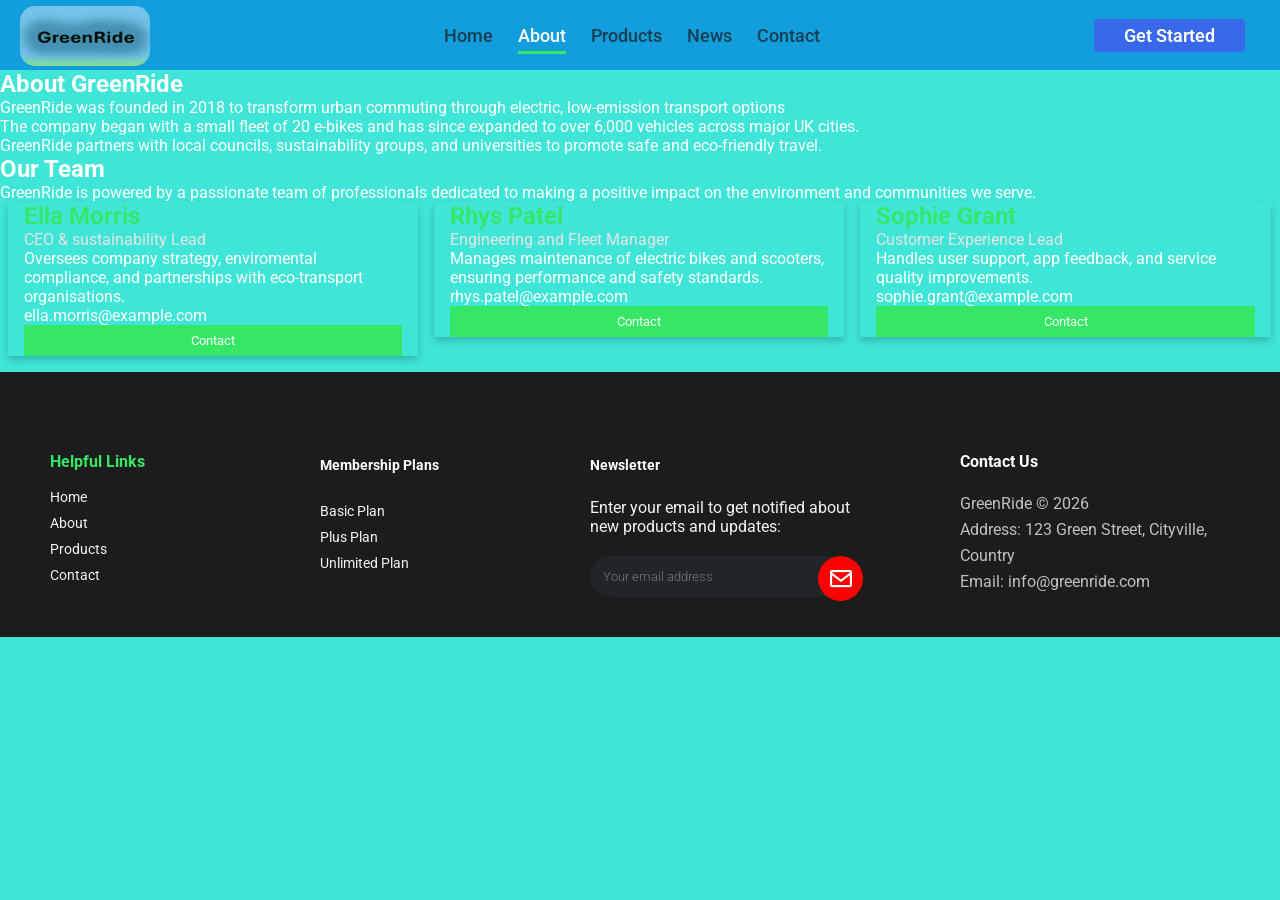
==== about.html @ cc60c04d "modified index and about pages, updated css to reflect changes." ====
<!DOCTYPE html>
<html lang="en">
<head>
    <meta charset="UTF-8">
    <meta name="viewport" content="width=device-width, initial-scale=1.0">
    <meta name="description" content="Welcome to GreenRide - We make city travel cleaner, greener, and smarter, one ride at a time.">
    <meta name="keywords" content="">
    <title id="welcome_header">GreenRide</title>
    <link rel="icon" type="image/x-icon" href="images/logo.png">
    <link rel="stylesheet" href="stylesheet.css">
    <link rel="stylesheet" href="navbar.css">
    <link rel="stylesheet" href="general.css">
    <link rel="stylesheet" href="main.css">
    <link href='https://unpkg.com/boxicons@2.1.4/css/boxicons.min.css' rel='stylesheet'>
    
</head>
<body>
  <nav>
  <div class="navbar">
  <!-- Navbar is seperated into left, middle and right -->
        <div class="left-section">
          <a href="index.html"> 
          <img id="nav-logo" src="images/logo.png" alt="logo"></a>
        </div>
        <div class="middle-section">
          <ul>
            <li><a href="index.html">Home</a></li>
            <li><a href="about.html" class="current">About</a></li>
            <li><a href="products.html">Products</a></li>
            <li><a href="#">News</a></li>
            <li><a href="#">Contact</a></li>
          </ul>
        </div>
        <div class="right-section">
          <a href="products.html">
            <button class="get-started-btn">Get Started</button>
          </a>
        </div>
			</div>
  </nav>
  
  <section>
    <article>
      <div class="about-company">
        <h2>About GreenRide</h2>
        <p>GreenRide was founded in 2018 to transform urban commuting through electric, low-emission transport options</p>
        <p>The company began with a small fleet of 20 e-bikes and has since expanded to over 6,000 vehicles across major UK cities.</p>
        <p>GreenRide partners with local councils, sustainability groups, and universities to promote safe and eco-friendly travel.</p>
      </div>

      <div class="staff-members">
        <h2>Our Team</h2>
        <p>GreenRide is powered by a passionate team of professionals dedicated to making a positive impact on the environment and communities we serve.</p>

        <div class="staff-cards">
          <div class="row">
            <div class="column">
              <div class="card">
                <div class="container">
                  <h2 class="staff-card-name">Ella Morris</h2>
                  <p class="title">CEO &amp; sustainability Lead</p>
                  <p>Oversees company strategy, enviromental compliance, and partnerships with eco-transport organisations.</p>
                  <p>ella.morris@example.com</p>
                  <p><button class="button">Contact</button></p>
                </div>
              </div>
            </div>

            <div class="column">
              <div class="card">
                <div class="container">
                  <h2 class="staff-card-name">Rhys Patel</h2>
                  <p class="title">Engineering and Fleet Manager</p>
                  <p>Manages maintenance of electric bikes and scooters, ensuring performance and safety standards.</p>
                  <p>rhys.patel@example.com</p>
                  <p><button class="button">Contact</button></p>
                </div>
              </div>
            </div>

            <div class="column">
              <div class="card">
                <div class="container">
                  <h2 class="staff-card-name">Sophie Grant</h2>
                  <p class="title">Customer Experience Lead</p>
                  <p>Handles user support, app feedback, and service quality improvements.</p>
                  <p>sophie.grant@example.com</p>
                  <p><button class="button">Contact</button></p>
                </div>
              </div>
            </div>
          </div>
      </div>
    </div>


    </article>


  </section>






















  <footer>
    <div class="links-collection">
      <div class="about">
        <h4>Helpful Links</h4>
        <a href="#">Home</a>
        <a href="#">About</a>
        <a href="#">Products</a>
        <a href="#">Contact</a>
      </div>

      <div class="plans">
        <a href="#"><h4>Membership Plans</h4></a>
        <a href="#">Basic Plan</a>
        <a href="#">Plus Plan</a>
        <a href="#">Unlimited Plan</a>
      </div>

      <div class="news">
        <a href="news"><h4>Newsletter</h4></a>
        <p>Enter your email to get notified about new products and updates:</p>

        <form>
          <input type="email" placeholder="Your email address">
          <button class=""><i class='bx  bx-envelope'></i> </button>
        </form>
      </div>

      <div class="company-info">
        <h4>Contact Us</h4>
        <p>GreenRide &#169; 2026</p>
        <p>Address: 123 Green Street, Cityville, Country</p>
        <p>Email: info@greenride.com</p>
      </div>
    </div>
  </footer>

  <noscript><p>JavaScript is required to use this website.</p></noscript>
  <script src="script.js"></script>
</body>   
</html>
---- main.css ----
@import url('https://fonts.googleapis.com/css2?family=Roboto:ital,wght@0,100..900;1,100..900&display=swap');

*{
    margin: 0;
    padding: 0;
    box-sizing: border-box;
    font-family: 'Roboto', Helvetica, sans-serif;
    color: white;
}

body {
    background-color: #3fe6d8;
}

.navbar {
    position: sticky;
    top: 0;
    height: 70px;
    display: flex;
    align-items: center;
    flex-direction: row;
    justify-content: space-between;
    z-index: 100;
    background-color: #129ddd;
}

.left-section {
    align-items: left;
    flex: 1;
    padding-left: 20px;
}

#nav-logo {
    width: 130px;
    height: 60px;
    border-radius: 15px;
    margin-top: 5px;
}

.middle-section{
    display: flex;
    flex: 1;
    align-items: center;
    justify-content: center;
}

.middle-section ul{
    display: flex;
}

.middle-section ul li {
    list-style: none;
}

.middle-section ul li a{
    text-decoration: none;
    color: #193e50;
    font-size: 18px;
    font-weight: 500;
    margin-right: 25px;
    transition: color 0.3s ease;
}

.middle-section ul li a.current{
    color: #ffffff;
    border-bottom: #36e665 3px solid;
    padding-bottom: 5px;
}

.middle-section ul li:hover a{
    color: #ffffff
}

.middle-section ul li:last-child a{
    margin: 0;
}
.right-section {
    display: flex;
    flex: 1;
    align-items: right;
    justify-content: right;
    padding-right:35px;
}

.get-started-btn {
    background: #3968eb;
    padding:  6px 30px;
    border: none;
    font-size: 18px;
    font-weight: 600;
    color: #ffffff;
    cursor: pointer;
    border-radius: 4px;
    transition: background-color 0.3s ease;
}

.get-started-btn:hover{
    background-color: #ffffff;
    color: black;
}

.above-the-fold {
    min-height: 75vh; 
    display: flex;
    align-items: center;
    justify-content: center;
    margin-bottom: 2.5vh;
    padding: 0;
    background-color: rgb(74, 175, 172);
}

.image-container{
    position: relative;
    width: 100%;
    height: 75vh;   
    overflow: hidden;
}

.image-container img {
    display: block;
    width: 100%;
    height: 100%;
    object-fit: cover;         
    opacity: 0.05;
    filter: blur(3px);
    transform: scale(1.02);    
    will-change: filter, transform;
    z-index: 0;
}
.above-the-fold img{
    width: 100%;
    height: 100%;
    object-fit: cover;
    opacity: 0.06;
    filter: blur(3px);
    transform: scale(1.02);
    z-index: 0;
}

.overlay-text {
    position: absolute;
    top: 50%;
    left: 50%;
    transform: translate(-50%, -50%);
    color: #000000;
    text-align: center;
    z-index: 2;
}

.greenride-title {
    font-size: 40px;
    font-weight: 600px;
    align-items: center;
    justify-content: center;
}

.first-description{
    margin-top: 15px;
    font-size: 20px;
    font-weight: 500;
}

.second-description {
    margin-top: 20px;
    font-size: 18px;
    font-weight: 400;
}

.features {
    margin-top: 50px;
    margin-bottom: 50px;
    padding: 0 50px;
    display: flex;
    flex-wrap: nowrap;
    gap: 100px;
}

.features .item{
    background-color: #129ddd;
    display: flex;
    justify-content: space-between;
    align-items: center;
    height: 150px;
    width: 100%;
    border-radius: 10px;
    padding: 0px 30px;
    border: 1px solid transparent;
    cursor: pointer;
    transition: all 0.5s ease;
}

.features .item:hover{
    border-color: #36e665;
    border-width: 3px;
}

.features .item .icon{
    width: 60px;
    height: 60px;
    border-radius: 50%;
    display: flex;
    align-items: center;
    justify-content: center;
    transition: background-color 0.1s ease;
}

.features .item:hover .icon{
    background-color: #36e665;
}

.features .item .icon i{
    font-size: 50px;
}

.features .item .info{
    display: flex;
    flex-direction: column;
    align-items: center;
}

.features .item .info h4{
    color: #36e665;
    font-size: 26px;
}

.features .item .info p{
    color: white;
    font-size: 18px;
    font-weight: 400;
    padding: 10px;
}

.features .item > i{
    color: white;
    font-size: 50px;
    transition: color 0.3s ease;
}

.features .item:hover > i{
    color: #36e665;
}

.seperator{
    display: flex;
    justify-content: center;
    align-items: center;
}

.about-us {
    display: flex;
    justify-content: space-around;
    padding: 50px 50px;
    background-color: #129ddd;
}

.about-us .info{
    padding-left: 150px;
    flex: 3;
}

.about-us .info h4{
    color: #36e665;;
    font-size: 28px;
    font-weight: 600;
    margin-bottom: 60px;
    margin-top: 15px;

}

.about-us .info p{
    color: #e6e6e6;
    font-size: 18x;
    font-weight: 500;
    margin: 50px 0px;
}


.about-us .info .membership-btn:hover{
    background-color: #ffffff;
    color: black;
}
.about-us img{
    width: 4px;
    margin: 50px;
    border-radius: 50px;
    flex: 1;
}

footer{
    position: relative;
    background-color: #1c1c1c;
    padding: 80px 50px 40px;
}

footer .start{
    display: flex;
    align-items: center;
    justify-content: space-around;
    position: absolute;
    background-color: #3968eb;
    padding: 20px 30px;
    border-radius: 15px;
    width: 70%;
    top: -16%;
    left: 15%;
}

footer .start p{
    font-size: 16px;
    width: 35%;
}

footer .start button{
    background: transparent;
    border: 3px solid #ffffff;
    cursor: pointer;
    padding: 8px 20px;
    border-radius: 100px;
    transition: all 0.3s ease;
    font-weight: 500;
    font-size: 18px;
}

footer .start button:hover{
    background-color: #fff;
    border-color: #fff;
    color: black;
}

footer .links-collection{
    display: flex;
    align-items: start;
}

footer .links-collection{
    flex: 3;
}

footer .links-collection h4{
    color: #36e665;
    margin-bottom: 20px;
}

footer .links-collection p{
    color: #f3f3f3;
    font-size: 13px;
}

footer .links-collection .about{
    flex: 3;
}

footer .links-collection .about h4{
    color: #36e665;
    margin-bottom: 13px;
}

footer .links-collection .about p{
    color: #f3f3f3;
    font-size: 13px;
}

footer .links-collection .plans{
    flex: 3;
}

footer .links-collection .plans h4, footer .links-collection .news h4{
    color: #fff;
    margin-bottom: 20px;
}

footer .links-collection a{
    display: block;
    text-decoration: none;
    color: #f3f3f3;
    font-size: 14px;
    line-height: 26px;
    transition: color 0.3s ease;
}

footer .links-collection a:hover{
    color: #36e665;
}

footer .links-collection .news{
    flex: 3;
}

footer .links-collection .news p{
    color: #f3f3f3;
    font-size: 16px;
}

footer .links-collection .news form{
    width: 100%;
    margin-top: 20px;
    position: relative;
}

footer .links-collection .news form input{
    width: 100%;
    background-color: #212529;
    border: none;
    padding: 13px;
    border-radius: 100px;
    font-weight: 300;
    font-size: 13px;
}

footer .links-collection .news form button{
    display: flex;
    align-items: center;
    justify-content: center;
    width: 45px;
    height: 45px;
    background: #ff0000;
    border: none;
    border-radius: 50%;
    position: absolute;
    top: 0;
    right: -3px;
    cursor: pointer;
    transition: background-color 0.3s ease;
}

footer .links-collection .news form button:hover{
    background-color: #36e665;
}

footer .links-collection .news form button i{
    font-size: 26px;
}

footer .links-collection .company-info{
    flex: 3;
    padding-left: 100px;   
}

footer .links-collection .company-info h4{
    color: #fff;
    margin-bottom: 20px;
}

footer .links-collection .company-info p{
    color: #c0c0c0;
    font-size: 16px;
    line-height: 26px;
}


/*About us section */

.column {
  float: left;
  width: 33.3%;
  margin-bottom: 16px;
  padding: 0 8px;
}

@media screen and (max-width: 650px) {
  .column {
    width: 100%;
    display: block;
  }
}

.card {
  box-shadow: 0 4px 8px 0 rgba(0, 0, 0, 0.2);
}

.container {
  padding: 0 16px;
}

.container::after, .row::after {
  content: "";
  clear: both;
  display: table;
}

.title {
  color: rgb(228, 228, 228);
}

.staff-card-name {
  color: #36e665;
  font-size: 24px;
  font-weight: 600;
}

.button {
  border: none;
  outline: 0;
  display: inline-block;
  padding: 8px;
  color: white;
  background-color: #36e665;
  text-align: center;
  cursor: pointer;
  width: 100%;
}

.button:hover {
  background-color: #555;
}
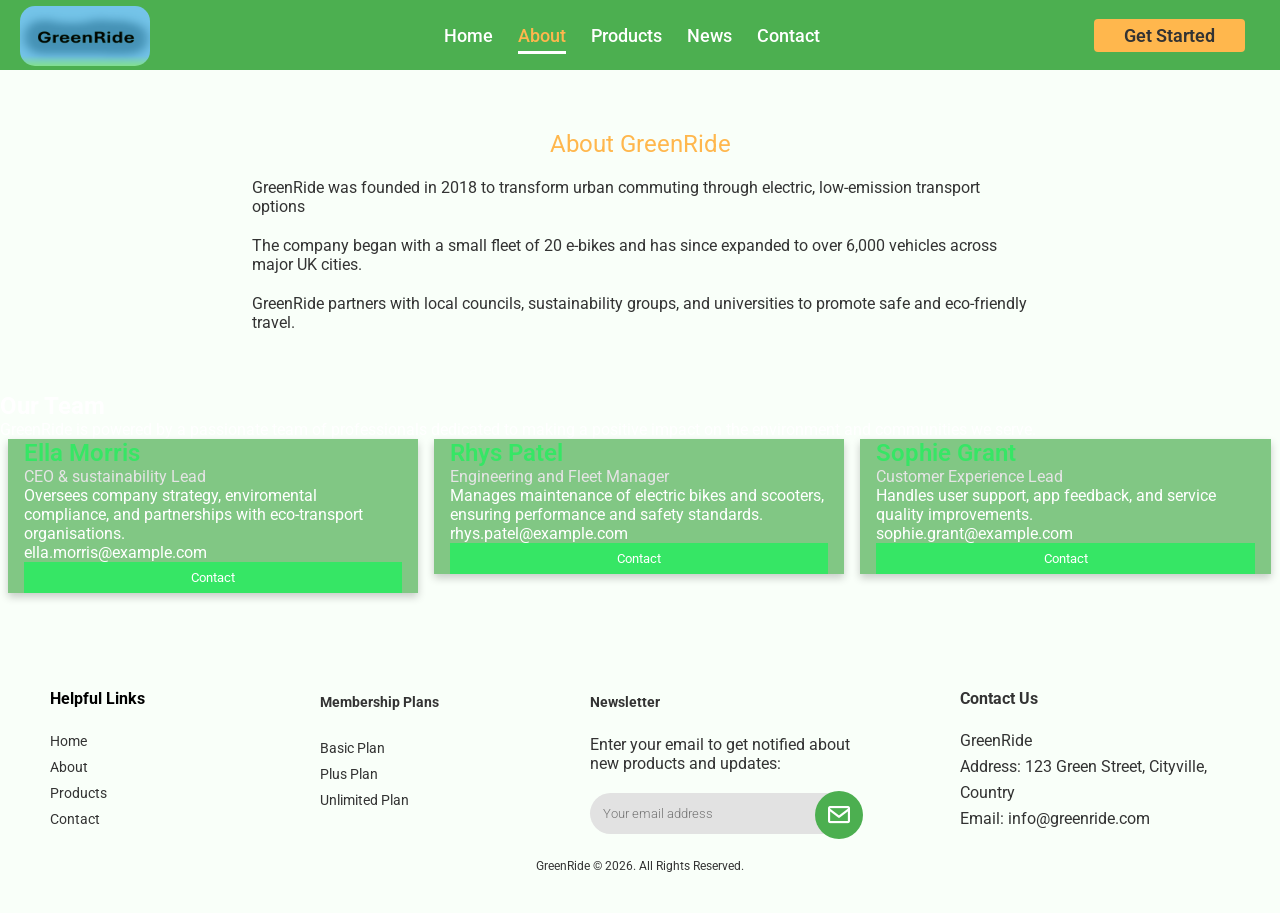
==== commit e25e215e: "started about page, minor updates to footer and body" ====
--- a/about.html
+++ b/about.html
@@ -12,14 +12,14 @@
     <link rel="stylesheet" href="general.css">
     <link rel="stylesheet" href="main.css">
     <link href='https://unpkg.com/boxicons@2.1.4/css/boxicons.min.css' rel='stylesheet'>
-    
+
 </head>
 <body>
   <nav>
   <div class="navbar">
   <!-- Navbar is seperated into left, middle and right -->
         <div class="left-section">
-          <a href="index.html"> 
+          <a href="index.html">
           <img id="nav-logo" src="images/logo.png" alt="logo"></a>
         </div>
         <div class="middle-section">
@@ -38,7 +38,7 @@
         </div>
 			</div>
   </nav>
-  
+
   <section>
     <article>
       <div class="about-company">
@@ -149,14 +149,17 @@
 
       <div class="company-info">
         <h4>Contact Us</h4>
-        <p>GreenRide &#169; 2026</p>
+        <p>GreenRide</p>
         <p>Address: 123 Green Street, Cityville, Country</p>
         <p>Email: info@greenride.com</p>
       </div>
+    </div>
+    <div class="copyright">
+        <p>GreenRide &#169; 2026. All Rights Reserved.</p>
     </div>
   </footer>
 
   <noscript><p>JavaScript is required to use this website.</p></noscript>
   <script src="script.js"></script>
-</body>   
+</body>
 </html>
--- a/main.css
+++ b/main.css
@@ -9,7 +9,7 @@
 }
 
 body {
-    background-color: #3fe6d8;
+    background-color: #F9FFF9;
 }
 
 .navbar {
@@ -20,8 +20,8 @@
     align-items: center;
     flex-direction: row;
     justify-content: space-between;
-    z-index: 100;
-    background-color: #129ddd;
+    z-index: 1000;
+    background-color: #4CAF50;
 }
 
 .left-section {
@@ -46,15 +46,17 @@
 
 .middle-section ul{
     display: flex;
+    position: relative;
+    list-style: none;
 }
 
 .middle-section ul li {
-    list-style: none;
+    float: center;
 }
 
 .middle-section ul li a{
     text-decoration: none;
-    color: #193e50;
+    color: #ffffff;
     font-size: 18px;
     font-weight: 500;
     margin-right: 25px;
@@ -62,18 +64,43 @@
 }
 
 .middle-section ul li a.current{
-    color: #ffffff;
-    border-bottom: #36e665 3px solid;
+    color: #FFB74D;
+    border-bottom: white 3px solid;
     padding-bottom: 5px;
 }
 
 .middle-section ul li:hover a{
-    color: #ffffff
+    color: #FFB74D;
 }
 
 .middle-section ul li:last-child a{
     margin: 0;
 }
+
+.middle-section ul ul {
+    display: none;
+    position: absolute;
+    top: 100%;
+    border-top: 2px solid #FFB74D;
+    padding-top: 10px;
+}
+
+.middle-section ul ul li {
+    float: none;
+    padding-top: 2px;
+    padding-bottom: 2px;
+}
+
+.middle-section ul li:hover > ul {
+    display: block;
+}
+
+.middle-section > ul::after {
+    content:"";
+    display: block;
+    clear: both;
+}
+
 .right-section {
     display: flex;
     flex: 1;
@@ -83,12 +110,12 @@
 }
 
 .get-started-btn {
-    background: #3968eb;
+    background: #FFB74D;
     padding:  6px 30px;
     border: none;
     font-size: 18px;
     font-weight: 600;
-    color: #ffffff;
+    color: #333333;
     cursor: pointer;
     border-radius: 4px;
     transition: background-color 0.3s ease;
@@ -96,23 +123,23 @@
 
 .get-started-btn:hover{
     background-color: #ffffff;
-    color: black;
+    color: #333333;
 }
 
 .above-the-fold {
-    min-height: 75vh; 
+    min-height: 75vh;
     display: flex;
     align-items: center;
     justify-content: center;
     margin-bottom: 2.5vh;
     padding: 0;
-    background-color: rgb(74, 175, 172);
+    background-color: #81C784;
 }
 
 .image-container{
     position: relative;
     width: 100%;
-    height: 75vh;   
+    height: 75vh;
     overflow: hidden;
 }
 
@@ -120,10 +147,10 @@
     display: block;
     width: 100%;
     height: 100%;
-    object-fit: cover;         
+    object-fit: cover;
     opacity: 0.05;
     filter: blur(3px);
-    transform: scale(1.02);    
+    transform: scale(1.02);
     will-change: filter, transform;
     z-index: 0;
 }
@@ -142,7 +169,7 @@
     top: 50%;
     left: 50%;
     transform: translate(-50%, -50%);
-    color: #000000;
+    color: #333333;
     text-align: center;
     z-index: 2;
 }
@@ -176,21 +203,21 @@
 }
 
 .features .item{
-    background-color: #129ddd;
-    display: flex;
-    justify-content: space-between;
-    align-items: center;
-    height: 150px;
+    background-color: #4CAF50;
+    display: flex;
+    justify-content: center;
+    align-items: center;
+    height: 200px;
     width: 100%;
     border-radius: 10px;
-    padding: 0px 30px;
+    padding: 0px 10px;
     border: 1px solid transparent;
     cursor: pointer;
     transition: all 0.5s ease;
 }
 
 .features .item:hover{
-    border-color: #36e665;
+    border-color: #FFB74D;
     border-width: 3px;
 }
 
@@ -205,7 +232,7 @@
 }
 
 .features .item:hover .icon{
-    background-color: #36e665;
+    background-color: #FFB74D;
 }
 
 .features .item .icon i{
@@ -219,7 +246,7 @@
 }
 
 .features .item .info h4{
-    color: #36e665;
+    color: #FFB74D;
     font-size: 26px;
 }
 
@@ -237,7 +264,7 @@
 }
 
 .features .item:hover > i{
-    color: #36e665;
+    color: #FFB74D;;
 }
 
 .seperator{
@@ -250,7 +277,7 @@
     display: flex;
     justify-content: space-around;
     padding: 50px 50px;
-    background-color: #129ddd;
+    background-color: #4CAF50;
 }
 
 .about-us .info{
@@ -259,25 +286,26 @@
 }
 
 .about-us .info h4{
-    color: #36e665;;
+    color: #FFB74D;
     font-size: 28px;
     font-weight: 600;
-    margin-bottom: 60px;
-    margin-top: 15px;
+    margin-bottom: 15px;
+    margin-top: 10px;
 
 }
 
 .about-us .info p{
-    color: #e6e6e6;
-    font-size: 18x;
+    color: #ffffff;
+    font-size: 16px;
     font-weight: 500;
-    margin: 50px 0px;
+    margin-top: 30px;
+    margin-bottom: 30px;
 }
 
 
 .about-us .info .membership-btn:hover{
     background-color: #ffffff;
-    color: black;
+    color: #333333;
 }
 .about-us img{
     width: 4px;
@@ -288,16 +316,16 @@
 
 footer{
     position: relative;
-    background-color: #1c1c1c;
+    background-color: #F9FFF9;
     padding: 80px 50px 40px;
 }
 
 footer .start{
     display: flex;
     align-items: center;
-    justify-content: space-around;
+    justify-content: space-between;
     position: absolute;
-    background-color: #3968eb;
+    background-color: #81C784;
     padding: 20px 30px;
     border-radius: 15px;
     width: 70%;
@@ -307,7 +335,14 @@
 
 footer .start p{
     font-size: 16px;
-    width: 35%;
+    width: 50%;
+    color:#ffffff;
+    font-weight: 500;
+    text-align: center;
+}
+
+footer .start h3{
+    color: #ffffff;
 }
 
 footer .start button{
@@ -322,9 +357,9 @@
 }
 
 footer .start button:hover{
-    background-color: #fff;
-    border-color: #fff;
-    color: black;
+    background-color: #FFB74D;
+    border-color: #FFB74D;
+    color: #333333;
 }
 
 footer .links-collection{
@@ -337,12 +372,11 @@
 }
 
 footer .links-collection h4{
-    color: #36e665;
     margin-bottom: 20px;
 }
 
 footer .links-collection p{
-    color: #f3f3f3;
+    color: #333333;
     font-size: 13px;
 }
 
@@ -351,12 +385,12 @@
 }
 
 footer .links-collection .about h4{
-    color: #36e665;
-    margin-bottom: 13px;
+    color: #000000;
+    margin-bottom: 20px;
 }
 
 footer .links-collection .about p{
-    color: #f3f3f3;
+    color: #333333;
     font-size: 13px;
 }
 
@@ -365,29 +399,37 @@
 }
 
 footer .links-collection .plans h4, footer .links-collection .news h4{
-    color: #fff;
+    color: #333333;
     margin-bottom: 20px;
+}
+
+footer .links-collection .plans h4:hover{
+    color: #FFB74D;
 }
 
 footer .links-collection a{
     display: block;
     text-decoration: none;
-    color: #f3f3f3;
+    color: #333333;
     font-size: 14px;
     line-height: 26px;
     transition: color 0.3s ease;
 }
 
 footer .links-collection a:hover{
-    color: #36e665;
+    color: #FFB74D;
 }
 
 footer .links-collection .news{
     flex: 3;
 }
 
+footer .links-collection .news h4:hover{
+    color: #FFB74D;
+}
+
 footer .links-collection .news p{
-    color: #f3f3f3;
+    color: #333333;
     font-size: 16px;
 }
 
@@ -399,7 +441,8 @@
 
 footer .links-collection .news form input{
     width: 100%;
-    background-color: #212529;
+    background-color: #e2e2e2;
+    color:#333333;
     border: none;
     padding: 13px;
     border-radius: 100px;
@@ -411,20 +454,20 @@
     display: flex;
     align-items: center;
     justify-content: center;
-    width: 45px;
-    height: 45px;
-    background: #ff0000;
+    width: 48px;
+    height: 48px;
+    background: #4CAF50;
     border: none;
     border-radius: 50%;
     position: absolute;
-    top: 0;
+    top: -1.8px;
     right: -3px;
     cursor: pointer;
     transition: background-color 0.3s ease;
 }
 
 footer .links-collection .news form button:hover{
-    background-color: #36e665;
+    background-color: #FFB74D;
 }
 
 footer .links-collection .news form button i{
@@ -433,22 +476,75 @@
 
 footer .links-collection .company-info{
     flex: 3;
-    padding-left: 100px;   
+    padding-left: 100px;
 }
 
 footer .links-collection .company-info h4{
-    color: #fff;
     margin-bottom: 20px;
+    color: #333333;
 }
 
 footer .links-collection .company-info p{
-    color: #c0c0c0;
+    color: #333333;
     font-size: 16px;
     line-height: 26px;
 }
 
+footer .links-collection .company-info h4:hover{
+    color:#FFB74D;
+}
+
+footer .copyright p{
+    color:#333333;
+    text-align: center;
+    padding-top:25px;
+    font-weight: 400;
+    font-size: 12px;
+}
+
 
 /*About us section */
+
+.about-company {
+    margin: auto;
+    width: 70%;
+    padding: 50px
+}
+
+.about-company h2{
+    color:#FFB74D;
+    font-weight: 400;
+    padding: 10px;
+    text-align: center;
+}
+
+.about-company p{
+    color:#333333;
+    padding: 10px;
+}
+
+
+
+
+
+
+
+
+
+
+
+
+
+
+
+
+
+
+
+
+
+
+
 
 .column {
   float: left;
@@ -463,9 +559,19 @@
     display: block;
   }
 }
+.staff-cards {
+    display: flex;
+}
+
+.row {
+    flex: 3;
+    justify-content: center;
+    align-items: center;
+}
 
 .card {
   box-shadow: 0 4px 8px 0 rgba(0, 0, 0, 0.2);
+  background-color:#81C784;
 }
 
 .container {
@@ -503,15 +609,3 @@
 .button:hover {
   background-color: #555;
 }
-
-
-
-
-
-
-
-
-
-
-
-
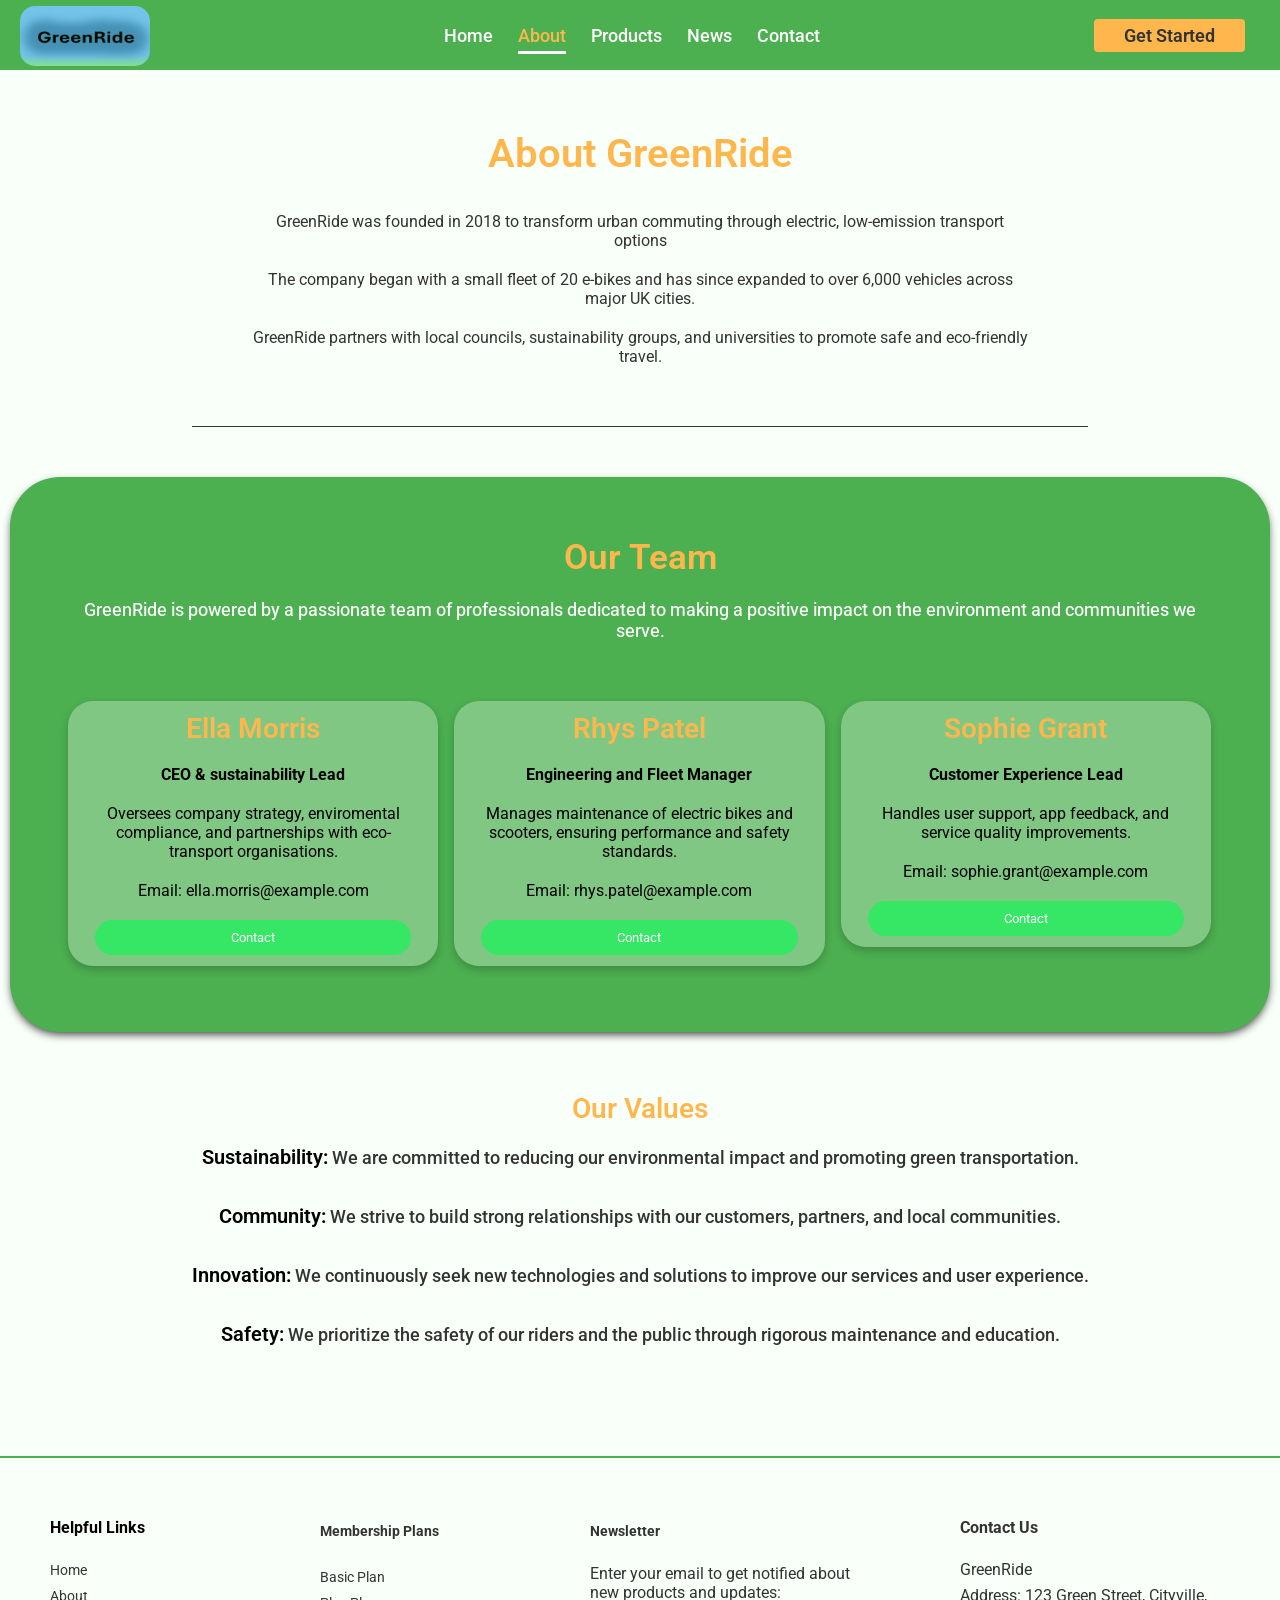
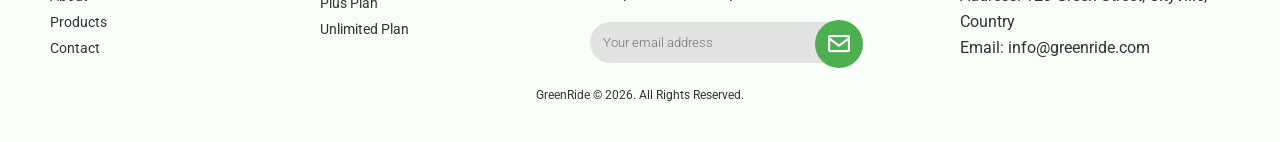
==== commit 45902668: "further updates to about" ====
--- a/about.html
+++ b/about.html
@@ -12,12 +12,10 @@
     <link rel="stylesheet" href="general.css">
     <link rel="stylesheet" href="main.css">
     <link href='https://unpkg.com/boxicons@2.1.4/css/boxicons.min.css' rel='stylesheet'>
-
 </head>
 <body>
   <nav>
   <div class="navbar">
-  <!-- Navbar is seperated into left, middle and right -->
         <div class="left-section">
           <a href="index.html">
           <img id="nav-logo" src="images/logo.png" alt="logo"></a>
@@ -26,8 +24,24 @@
           <ul>
             <li><a href="index.html">Home</a></li>
             <li><a href="about.html" class="current">About</a></li>
-            <li><a href="products.html">Products</a></li>
-            <li><a href="#">News</a></li>
+
+            <li>
+              <a href="products.html">Products</a>
+              <ul>
+                <li><a href="#basic">Basic</a></li>
+                <li><a href="#plus">Plus</a></li>
+                <li><a href="#unlimited">Unlimited</a></li>
+              </ul>
+            </li>
+
+            <li>
+              <a href="#news">News</a>
+              <ul>
+                <li><a href="#events">Events</a></li>
+                <li><a href="#blog">Promotions</a></li>
+              </ul>
+            </li>
+
             <li><a href="#">Contact</a></li>
           </ul>
         </div>
@@ -36,7 +50,7 @@
             <button class="get-started-btn">Get Started</button>
           </a>
         </div>
-			</div>
+            </div>
   </nav>
 
   <section>
@@ -49,8 +63,8 @@
       </div>
 
       <div class="staff-members">
-        <h2>Our Team</h2>
-        <p>GreenRide is powered by a passionate team of professionals dedicated to making a positive impact on the environment and communities we serve.</p>
+        <h2 class="our-team">Our Team</h2>
+        <p id="team-descript">GreenRide is powered by a passionate team of professionals dedicated to making a positive impact on the environment and communities we serve.</p>
 
         <div class="staff-cards">
           <div class="row">
@@ -60,7 +74,7 @@
                   <h2 class="staff-card-name">Ella Morris</h2>
                   <p class="title">CEO &amp; sustainability Lead</p>
                   <p>Oversees company strategy, enviromental compliance, and partnerships with eco-transport organisations.</p>
-                  <p>ella.morris@example.com</p>
+                  <p>Email: ella.morris@example.com</p>
                   <p><button class="button">Contact</button></p>
                 </div>
               </div>
@@ -72,7 +86,7 @@
                   <h2 class="staff-card-name">Rhys Patel</h2>
                   <p class="title">Engineering and Fleet Manager</p>
                   <p>Manages maintenance of electric bikes and scooters, ensuring performance and safety standards.</p>
-                  <p>rhys.patel@example.com</p>
+                  <p>Email: rhys.patel@example.com</p>
                   <p><button class="button">Contact</button></p>
                 </div>
               </div>
@@ -84,7 +98,7 @@
                   <h2 class="staff-card-name">Sophie Grant</h2>
                   <p class="title">Customer Experience Lead</p>
                   <p>Handles user support, app feedback, and service quality improvements.</p>
-                  <p>sophie.grant@example.com</p>
+                  <p>Email: sophie.grant@example.com</p>
                   <p><button class="button">Contact</button></p>
                 </div>
               </div>
@@ -92,33 +106,18 @@
           </div>
       </div>
     </div>
+    
+    <div class="company-values">
+      <h2>Our Values</h2>
+      <p><span class="values-span">Sustainability:</span> We are committed to reducing our environmental impact and promoting green transportation.</p>
+      <p><span class="values-span">Community:</span> We strive to build strong relationships with our customers, partners, and local communities.</p>
+      <p><span class="values-span">Innovation:</span> We continuously seek new technologies and solutions to improve our services and user experience.</p>
+      <p><span class="values-span">Safety:</span> We prioritize the safety of our riders and the public through rigorous maintenance and education.</p>
+    </div>
 
-
+    <div class="get in touc"></div>
     </article>
-
-
   </section>
-
-
-
-
-
-
-
-
-
-
-
-
-
-
-
-
-
-
-
-
-
 
   <footer>
     <div class="links-collection">
--- a/main.css
+++ b/main.css
@@ -80,9 +80,9 @@
 .middle-section ul ul {
     display: none;
     position: absolute;
-    top: 100%;
-    border-top: 2px solid #FFB74D;
-    padding-top: 10px;
+    top: 120%;
+    border-top: 3px solid #FFB74D;
+    padding-top: 20px;
 }
 
 .middle-section ul ul li {
@@ -93,6 +93,20 @@
 
 .middle-section ul li:hover > ul {
     display: block;
+    background-color: #4CAF50;
+    border-radius: 1px;
+}
+
+.middle-section ul ul li a {
+    padding: 10px 15px;
+    display: block;
+    color: #ffffff;
+    font-size: 16px;
+}
+
+.middle-section ul ul li a:hover {
+    background-color: #FFB74D;
+    color: #333333;
 }
 
 .middle-section > ul::after {
@@ -222,8 +236,8 @@
 }
 
 .features .item .icon{
-    width: 60px;
-    height: 60px;
+    width: 70px;
+    height: 70px;
     border-radius: 50%;
     display: flex;
     align-items: center;
@@ -264,7 +278,7 @@
 }
 
 .features .item:hover > i{
-    color: #FFB74D;;
+    color: #FFB74D;
 }
 
 .seperator{
@@ -296,19 +310,14 @@
 
 .about-us .info p{
     color: #ffffff;
-    font-size: 16px;
+    font-size: 18px;
     font-weight: 500;
     margin-top: 30px;
     margin-bottom: 30px;
 }
 
-
-.about-us .info .membership-btn:hover{
-    background-color: #ffffff;
-    color: #333333;
-}
 .about-us img{
-    width: 4px;
+    width: 400px;
     margin: 50px;
     border-radius: 50px;
     flex: 1;
@@ -317,7 +326,8 @@
 footer{
     position: relative;
     background-color: #F9FFF9;
-    padding: 80px 50px 40px;
+    padding: 60px 50px 40px;
+    border-top: 2px solid #4CAF50;
 }
 
 footer .start{
@@ -508,70 +518,91 @@
 .about-company {
     margin: auto;
     width: 70%;
-    padding: 50px
+    padding: 50px;
+    border-bottom: 1px solid #333333;
 }
 
 .about-company h2{
     color:#FFB74D;
-    font-weight: 400;
-    padding: 10px;
-    text-align: center;
+    font-size: 40px;
+    font-weight: 600;
+    padding: 10px;
+    text-align: center;
+    margin-bottom: 15px;
 }
 
 .about-company p{
     color:#333333;
     padding: 10px;
-}
-
-
-
-
-
-
-
-
-
-
-
-
-
-
-
-
-
-
-
-
-
-
-
+    text-align: center;
+}
+
+.staff-members {
+    margin-top: 30px;
+    background-color: #4CAF50;
+    padding: 50px;
+    margin: 50px 10px;
+    border-radius: 50px;
+    box-shadow: 0 4px 10px -2px #333333;
+}
+
+.staff-members h2{
+    color:#FFB74D;
+    font-size: 28px;
+    font-weight: 600;
+    padding: 10px;
+    text-align: center;
+ }  
+
+.staff-members .our-team {
+    color:#FFB74D;
+    font-size: 35px;
+    font-weight: 600;
+    padding: 10px;
+    text-align: center;
+ }  
+
+#team-descript{
+    color:#ffffff;
+    font-size: 18px;
+    font-weight: 450;
+    margin-top: 1px;
+    margin-bottom: 20px;
+}
+.staff-members p{
+    color:#000000;
+    padding: 10px;
+    text-align: center;
+ }
 
 .column {
-  float: left;
-  width: 33.3%;
-  margin-bottom: 16px;
-  padding: 0 8px;
-}
-
-@media screen and (max-width: 650px) {
-  .column {
-    width: 100%;
-    display: block;
-  }
-}
+    float: left;
+    width: 33.3%;
+    margin-bottom: 16px;
+    padding: 0 8px;
+}
+
 .staff-cards {
     display: flex;
+    margin-top: 50px;
 }
 
 .row {
     flex: 3;
     justify-content: center;
     align-items: center;
+    flex-wrap: wrap;
 }
 
 .card {
   box-shadow: 0 4px 8px 0 rgba(0, 0, 0, 0.2);
   background-color:#81C784;
+  border: 1px solid transparent;
+  border-radius: 25px;
+}
+
+.card:hover {
+  border: 3px solid #FFB74D;
 }
 
 .container {
@@ -586,16 +617,12 @@
 
 .title {
   color: rgb(228, 228, 228);
-}
-
-.staff-card-name {
-  color: #36e665;
-  font-size: 24px;
-  font-weight: 600;
+  font-weight: 700;
 }
 
 .button {
-  border: none;
+  border: 2px solid transparent;
+  border-radius: 100px;
   outline: 0;
   display: inline-block;
   padding: 8px;
@@ -607,5 +634,52 @@
 }
 
 .button:hover {
-  background-color: #555;
-}
+  background-color: #FFB74D;
+  color:#333333;
+}
+
+.company-values {
+    margin-top: 50px;
+    margin-bottom: 100px;
+    padding: 0 50px;
+}
+
+.company-values h2{
+    color:#FFB74D;
+    font-size: 28px;
+    font-weight: 600;
+    padding: 10px;
+    text-align: center;
+ }
+
+.company-values p{
+    color:#333333;
+    padding: 10px;
+    text-align: center;
+    font-size: 18px;
+    font-weight: 500;
+    margin-bottom: 15px;
+}
+
+.values-span{
+    color:#000000;
+    font-weight: 600;
+    font-size: 20px;
+}
+
+
+/* media queries */
+@media screen and (max-width: 1200px) {
+  .column {
+    width: 100%;
+    display: block;
+    font-size: 100%;
+  }
+}
+
+@media screen and (max-width: 950px) {
+  .column {
+    width: 100%;
+    display: block;
+    font-size: 85%;
+}
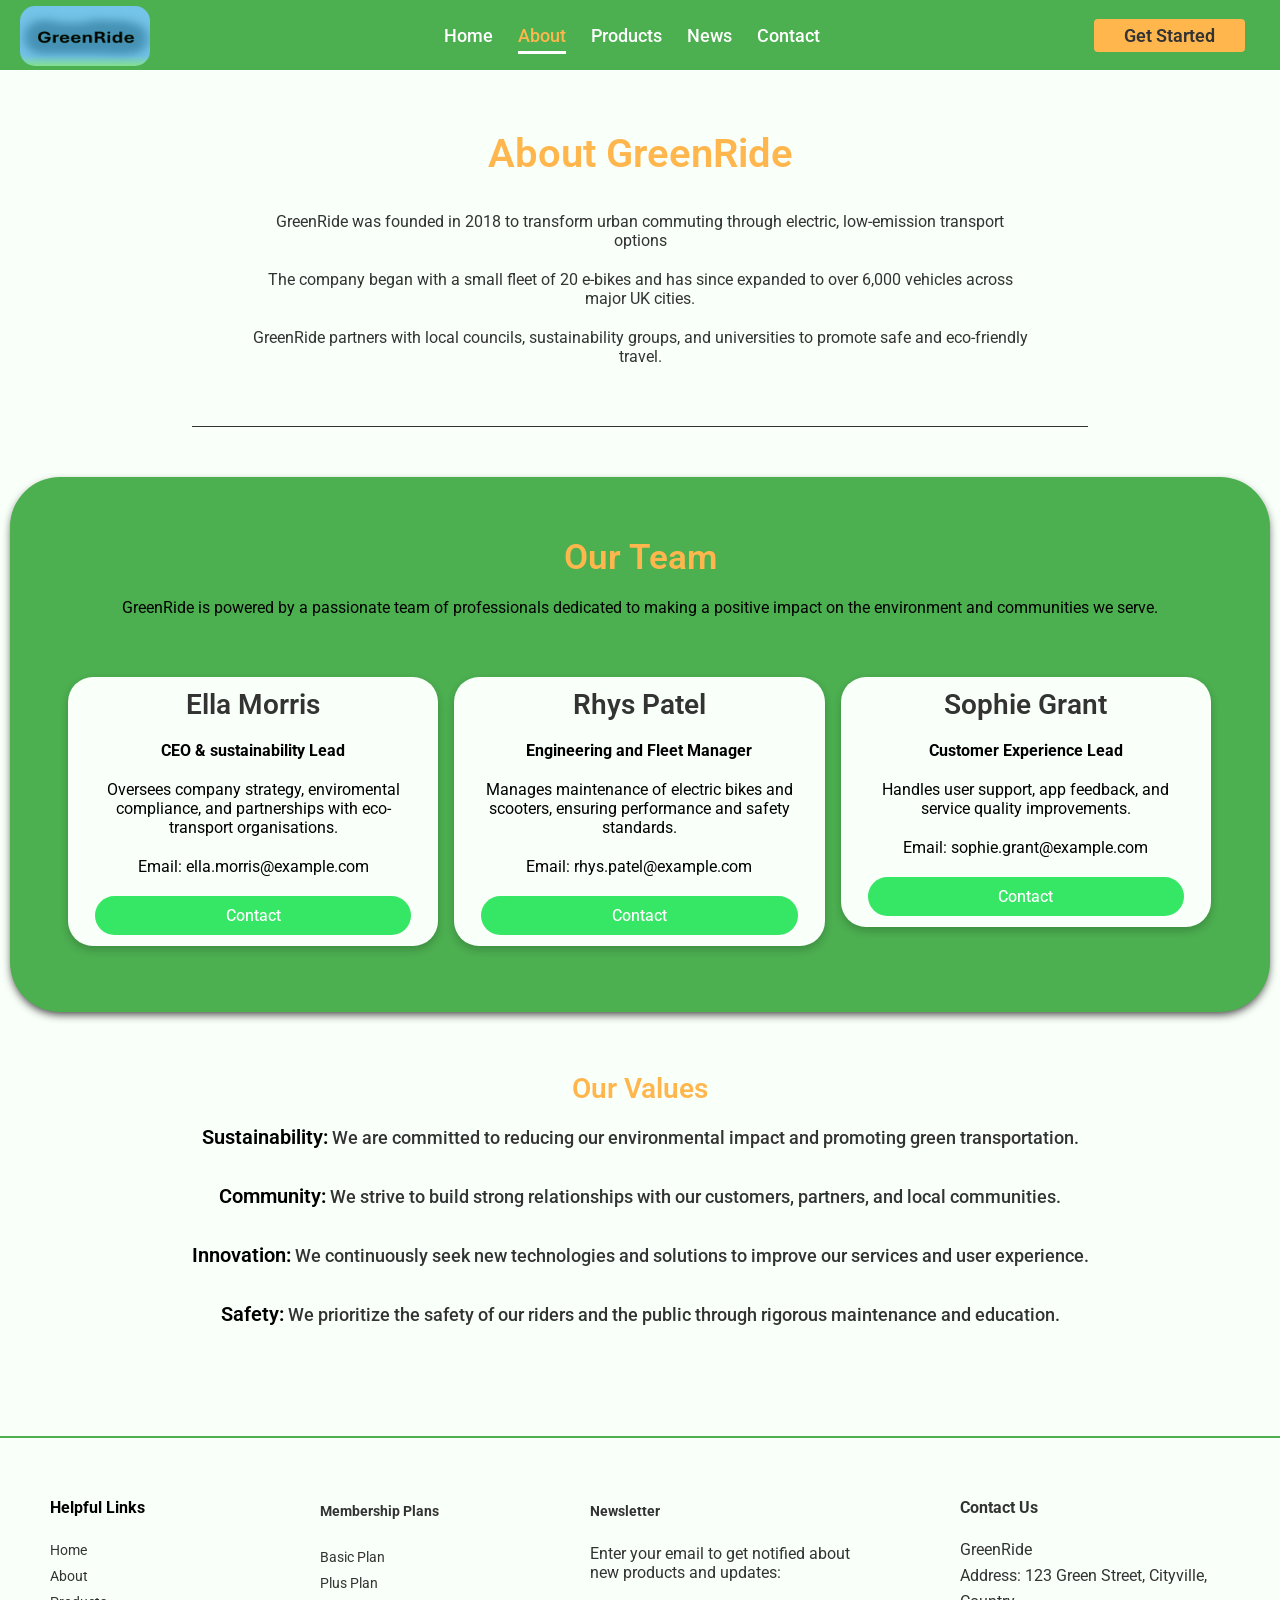
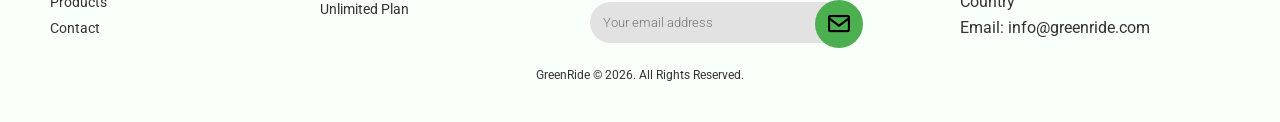
==== commit f03713a6: "new pages, added Js and form validation, button and nav navigation, and improved CSS" ====
--- a/about.html
+++ b/about.html
@@ -28,21 +28,15 @@
             <li>
               <a href="products.html">Products</a>
               <ul>
-                <li><a href="#basic">Basic</a></li>
-                <li><a href="#plus">Plus</a></li>
-                <li><a href="#unlimited">Unlimited</a></li>
+                <li><a href="products.html?plan=basic-plan" class="plan-nav-link">Basic</a></li>
+                <li><a href="products.html?plan=plus-plan" class="plan-nav-link">Plus</a></li>
+                <li><a href="products.html?plan=unlimited-plan" class="plan-nav-link">Unlimited</a></li>
               </ul>
             </li>
 
-            <li>
-              <a href="#news">News</a>
-              <ul>
-                <li><a href="#events">Events</a></li>
-                <li><a href="#blog">Promotions</a></li>
-              </ul>
-            </li>
+            <li><a href="news.html">News</a></li>
 
-            <li><a href="#">Contact</a></li>
+            <li><a href="contact.html">Contact</a></li>
           </ul>
         </div>
         <div class="right-section">
@@ -64,7 +58,7 @@
 
       <div class="staff-members">
         <h2 class="our-team">Our Team</h2>
-        <p id="team-descript">GreenRide is powered by a passionate team of professionals dedicated to making a positive impact on the environment and communities we serve.</p>
+        <p id="team-description">GreenRide is powered by a passionate team of professionals dedicated to making a positive impact on the environment and communities we serve.</p>
 
         <div class="staff-cards">
           <div class="row">
--- a/main.css
+++ b/main.css
@@ -1,685 +1,1848 @@
-@import url('https://fonts.googleapis.com/css2?family=Roboto:ital,wght@0,100..900;1,100..900&display=swap');
-
-*{
-    margin: 0;
-    padding: 0;
-    box-sizing: border-box;
-    font-family: 'Roboto', Helvetica, sans-serif;
-    color: white;
-}
-
-body {
-    background-color: #F9FFF9;
-}
-
-.navbar {
-    position: sticky;
-    top: 0;
-    height: 70px;
-    display: flex;
-    align-items: center;
-    flex-direction: row;
-    justify-content: space-between;
-    z-index: 1000;
-    background-color: #4CAF50;
-}
-
-.left-section {
-    align-items: left;
-    flex: 1;
-    padding-left: 20px;
-}
-
-#nav-logo {
-    width: 130px;
-    height: 60px;
-    border-radius: 15px;
-    margin-top: 5px;
-}
-
-.middle-section{
-    display: flex;
-    flex: 1;
-    align-items: center;
-    justify-content: center;
-}
-
-.middle-section ul{
-    display: flex;
-    position: relative;
-    list-style: none;
-}
-
-.middle-section ul li {
-    float: center;
-}
-
-.middle-section ul li a{
-    text-decoration: none;
-    color: #ffffff;
-    font-size: 18px;
-    font-weight: 500;
-    margin-right: 25px;
-    transition: color 0.3s ease;
-}
-
-.middle-section ul li a.current{
-    color: #FFB74D;
-    border-bottom: white 3px solid;
-    padding-bottom: 5px;
-}
-
-.middle-section ul li:hover a{
-    color: #FFB74D;
-}
-
-.middle-section ul li:last-child a{
-    margin: 0;
-}
-
-.middle-section ul ul {
-    display: none;
-    position: absolute;
-    top: 120%;
-    border-top: 3px solid #FFB74D;
-    padding-top: 20px;
-}
-
-.middle-section ul ul li {
-    float: none;
-    padding-top: 2px;
-    padding-bottom: 2px;
-}
-
-.middle-section ul li:hover > ul {
-    display: block;
-    background-color: #4CAF50;
-    border-radius: 1px;
-}
-
-.middle-section ul ul li a {
-    padding: 10px 15px;
-    display: block;
-    color: #ffffff;
-    font-size: 16px;
-}
-
-.middle-section ul ul li a:hover {
-    background-color: #FFB74D;
-    color: #333333;
-}
-
-.middle-section > ul::after {
-    content:"";
-    display: block;
-    clear: both;
-}
-
-.right-section {
-    display: flex;
-    flex: 1;
-    align-items: right;
-    justify-content: right;
-    padding-right:35px;
-}
-
-.get-started-btn {
-    background: #FFB74D;
-    padding:  6px 30px;
-    border: none;
-    font-size: 18px;
-    font-weight: 600;
-    color: #333333;
-    cursor: pointer;
-    border-radius: 4px;
-    transition: background-color 0.3s ease;
-}
-
-.get-started-btn:hover{
-    background-color: #ffffff;
-    color: #333333;
-}
-
-.above-the-fold {
-    min-height: 75vh;
-    display: flex;
-    align-items: center;
-    justify-content: center;
-    margin-bottom: 2.5vh;
-    padding: 0;
-    background-color: #81C784;
-}
-
-.image-container{
-    position: relative;
-    width: 100%;
-    height: 75vh;
-    overflow: hidden;
-}
-
-.image-container img {
-    display: block;
-    width: 100%;
-    height: 100%;
-    object-fit: cover;
-    opacity: 0.05;
-    filter: blur(3px);
-    transform: scale(1.02);
-    will-change: filter, transform;
-    z-index: 0;
-}
-.above-the-fold img{
-    width: 100%;
-    height: 100%;
-    object-fit: cover;
-    opacity: 0.06;
-    filter: blur(3px);
-    transform: scale(1.02);
-    z-index: 0;
-}
-
-.overlay-text {
-    position: absolute;
-    top: 50%;
-    left: 50%;
-    transform: translate(-50%, -50%);
-    color: #333333;
-    text-align: center;
-    z-index: 2;
-}
-
-.greenride-title {
-    font-size: 40px;
-    font-weight: 600px;
-    align-items: center;
-    justify-content: center;
-}
-
-.first-description{
-    margin-top: 15px;
-    font-size: 20px;
-    font-weight: 500;
-}
-
-.second-description {
-    margin-top: 20px;
-    font-size: 18px;
-    font-weight: 400;
-}
-
-.features {
-    margin-top: 50px;
-    margin-bottom: 50px;
-    padding: 0 50px;
-    display: flex;
-    flex-wrap: nowrap;
-    gap: 100px;
-}
-
-.features .item{
-    background-color: #4CAF50;
-    display: flex;
-    justify-content: center;
-    align-items: center;
-    height: 200px;
-    width: 100%;
-    border-radius: 10px;
-    padding: 0px 10px;
-    border: 1px solid transparent;
-    cursor: pointer;
-    transition: all 0.5s ease;
-}
-
-.features .item:hover{
-    border-color: #FFB74D;
-    border-width: 3px;
-}
-
-.features .item .icon{
-    width: 70px;
-    height: 70px;
-    border-radius: 50%;
-    display: flex;
-    align-items: center;
-    justify-content: center;
-    transition: background-color 0.1s ease;
-}
-
-.features .item:hover .icon{
-    background-color: #FFB74D;
-}
-
-.features .item .icon i{
-    font-size: 50px;
-}
-
-.features .item .info{
-    display: flex;
-    flex-direction: column;
-    align-items: center;
-}
-
-.features .item .info h4{
-    color: #FFB74D;
-    font-size: 26px;
-}
-
-.features .item .info p{
-    color: white;
-    font-size: 18px;
-    font-weight: 400;
-    padding: 10px;
-}
-
-.features .item > i{
-    color: white;
-    font-size: 50px;
-    transition: color 0.3s ease;
-}
-
-.features .item:hover > i{
-    color: #FFB74D;
-}
-
-.seperator{
-    display: flex;
-    justify-content: center;
-    align-items: center;
-}
-
-.about-us {
-    display: flex;
-    justify-content: space-around;
-    padding: 50px 50px;
-    background-color: #4CAF50;
-}
-
-.about-us .info{
-    padding-left: 150px;
-    flex: 3;
-}
-
-.about-us .info h4{
-    color: #FFB74D;
-    font-size: 28px;
-    font-weight: 600;
-    margin-bottom: 15px;
-    margin-top: 10px;
-
-}
-
-.about-us .info p{
-    color: #ffffff;
-    font-size: 18px;
-    font-weight: 500;
-    margin-top: 30px;
-    margin-bottom: 30px;
-}
-
-.about-us img{
-    width: 400px;
-    margin: 50px;
-    border-radius: 50px;
-    flex: 1;
-}
-
-footer{
-    position: relative;
-    background-color: #F9FFF9;
-    padding: 60px 50px 40px;
-    border-top: 2px solid #4CAF50;
-}
-
-footer .start{
-    display: flex;
-    align-items: center;
-    justify-content: space-between;
-    position: absolute;
-    background-color: #81C784;
-    padding: 20px 30px;
-    border-radius: 15px;
-    width: 70%;
-    top: -16%;
-    left: 15%;
-}
-
-footer .start p{
-    font-size: 16px;
-    width: 50%;
-    color:#ffffff;
-    font-weight: 500;
-    text-align: center;
-}
-
-footer .start h3{
-    color: #ffffff;
-}
-
-footer .start button{
-    background: transparent;
-    border: 3px solid #ffffff;
-    cursor: pointer;
-    padding: 8px 20px;
-    border-radius: 100px;
-    transition: all 0.3s ease;
-    font-weight: 500;
-    font-size: 18px;
-}
-
-footer .start button:hover{
-    background-color: #FFB74D;
-    border-color: #FFB74D;
-    color: #333333;
-}
-
-footer .links-collection{
-    display: flex;
-    align-items: start;
-}
-
-footer .links-collection{
-    flex: 3;
-}
-
-footer .links-collection h4{
-    margin-bottom: 20px;
-}
-
-footer .links-collection p{
-    color: #333333;
-    font-size: 13px;
-}
-
-footer .links-collection .about{
-    flex: 3;
-}
-
-footer .links-collection .about h4{
-    color: #000000;
-    margin-bottom: 20px;
-}
-
-footer .links-collection .about p{
-    color: #333333;
-    font-size: 13px;
-}
-
-footer .links-collection .plans{
-    flex: 3;
-}
-
-footer .links-collection .plans h4, footer .links-collection .news h4{
-    color: #333333;
-    margin-bottom: 20px;
-}
-
-footer .links-collection .plans h4:hover{
-    color: #FFB74D;
-}
-
-footer .links-collection a{
-    display: block;
-    text-decoration: none;
-    color: #333333;
-    font-size: 14px;
-    line-height: 26px;
-    transition: color 0.3s ease;
-}
-
-footer .links-collection a:hover{
-    color: #FFB74D;
-}
-
-footer .links-collection .news{
-    flex: 3;
-}
-
-footer .links-collection .news h4:hover{
-    color: #FFB74D;
-}
-
-footer .links-collection .news p{
-    color: #333333;
-    font-size: 16px;
-}
-
-footer .links-collection .news form{
-    width: 100%;
-    margin-top: 20px;
-    position: relative;
-}
-
-footer .links-collection .news form input{
-    width: 100%;
-    background-color: #e2e2e2;
-    color:#333333;
-    border: none;
-    padding: 13px;
-    border-radius: 100px;
-    font-weight: 300;
-    font-size: 13px;
-}
-
-footer .links-collection .news form button{
-    display: flex;
-    align-items: center;
-    justify-content: center;
-    width: 48px;
-    height: 48px;
-    background: #4CAF50;
-    border: none;
-    border-radius: 50%;
-    position: absolute;
-    top: -1.8px;
-    right: -3px;
-    cursor: pointer;
-    transition: background-color 0.3s ease;
-}
-
-footer .links-collection .news form button:hover{
-    background-color: #FFB74D;
-}
-
-footer .links-collection .news form button i{
-    font-size: 26px;
-}
-
-footer .links-collection .company-info{
-    flex: 3;
-    padding-left: 100px;
-}
-
-footer .links-collection .company-info h4{
-    margin-bottom: 20px;
-    color: #333333;
-}
-
-footer .links-collection .company-info p{
-    color: #333333;
-    font-size: 16px;
-    line-height: 26px;
-}
-
-footer .links-collection .company-info h4:hover{
-    color:#FFB74D;
-}
-
-footer .copyright p{
-    color:#333333;
-    text-align: center;
-    padding-top:25px;
-    font-weight: 400;
-    font-size: 12px;
-}
-
-
-/*About us section */
-
-.about-company {
-    margin: auto;
-    width: 70%;
-    padding: 50px;
-    border-bottom: 1px solid #333333;
-}
-
-.about-company h2{
-    color:#FFB74D;
-    font-size: 40px;
-    font-weight: 600;
-    padding: 10px;
-    text-align: center;
-    margin-bottom: 15px;
-}
-
-.about-company p{
-    color:#333333;
-    padding: 10px;
-    text-align: center;
-}
-
-.staff-members {
-    margin-top: 30px;
-    background-color: #4CAF50;
-    padding: 50px;
-    margin: 50px 10px;
-    border-radius: 50px;
-    box-shadow: 0 4px 10px -2px #333333;
-}
-
-.staff-members h2{
-    color:#FFB74D;
-    font-size: 28px;
-    font-weight: 600;
-    padding: 10px;
-    text-align: center;
- }  
-
-.staff-members .our-team {
-    color:#FFB74D;
-    font-size: 35px;
-    font-weight: 600;
-    padding: 10px;
-    text-align: center;
- }  
-
-#team-descript{
-    color:#ffffff;
-    font-size: 18px;
-    font-weight: 450;
-    margin-top: 1px;
-    margin-bottom: 20px;
-}
-.staff-members p{
-    color:#000000;
-    padding: 10px;
-    text-align: center;
- }
-
-.column {
-    float: left;
-    width: 33.3%;
-    margin-bottom: 16px;
-    padding: 0 8px;
-}
-
-.staff-cards {
-    display: flex;
-    margin-top: 50px;
-}
-
-.row {
-    flex: 3;
-    justify-content: center;
-    align-items: center;
-    flex-wrap: wrap;
-}
-
-.card {
-  box-shadow: 0 4px 8px 0 rgba(0, 0, 0, 0.2);
-  background-color:#81C784;
-  border: 1px solid transparent;
-  border-radius: 25px;
-}
-
-.card:hover {
-  border: 3px solid #FFB74D;
-}
-
-.container {
-  padding: 0 16px;
-}
-
-.container::after, .row::after {
-  content: "";
-  clear: both;
-  display: table;
-}
-
-.title {
-  color: rgb(228, 228, 228);
-  font-weight: 700;
-}
-
-.button {
-  border: 2px solid transparent;
-  border-radius: 100px;
-  outline: 0;
-  display: inline-block;
-  padding: 8px;
-  color: white;
-  background-color: #36e665;
-  text-align: center;
-  cursor: pointer;
-  width: 100%;
-}
-
-.button:hover {
-  background-color: #FFB74D;
-  color:#333333;
-}
-
-.company-values {
-    margin-top: 50px;
-    margin-bottom: 100px;
-    padding: 0 50px;
-}
-
-.company-values h2{
-    color:#FFB74D;
-    font-size: 28px;
-    font-weight: 600;
-    padding: 10px;
-    text-align: center;
- }
-
-.company-values p{
-    color:#333333;
-    padding: 10px;
-    text-align: center;
-    font-size: 18px;
-    font-weight: 500;
-    margin-bottom: 15px;
-}
-
-.values-span{
-    color:#000000;
-    font-weight: 600;
-    font-size: 20px;
-}
-
-
-/* media queries */
-@media screen and (max-width: 1200px) {
-  .column {
-    width: 100%;
-    display: block;
-    font-size: 100%;
-  }
-}
-
-@media screen and (max-width: 950px) {
-  .column {
-    width: 100%;
-    display: block;
-    font-size: 85%;
-}
+@import url('https://fonts.googleapis.com/css2?family=Roboto:ital,wght@0,100..900;1,100..900&display=swap');                                                    
+
+*{
+    margin: 0;
+    padding: 0;
+    box-sizing: border-box;
+    font-family: 'Roboto', Helvetica, sans-serif;
+}
+
+body {
+    background-color: #F9FFF9;
+}
+
+.navbar {
+    position: sticky;
+    top: 0;
+    height: 70px;
+    display: flex;
+    align-items: center;
+    flex-direction: row;
+    justify-content: space-between;
+    z-index: 1000;
+    background-color: #4CAF50;
+}
+
+.left-section {
+    align-items: left;
+    flex: 1;
+    padding-left: 20.0px;
+}
+
+#nav-logo {
+    width: 130px;
+    height: 60px;
+    border-radius: 15px;
+    margin-top: 5px;
+}
+
+.middle-section{
+    display: flex;
+    flex: 1;
+    align-items: center;
+    justify-content: center;
+}
+
+.middle-section ul{
+    display: flex;
+    position: relative;
+    list-style: none;
+}
+
+.middle-section ul li {
+    float: center;
+}
+
+.middle-section ul li a{
+    text-decoration: none;
+    color: #ffffff;
+    font-size: 18px;
+    font-weight: 500;
+    margin-right: 25px;
+    transition: color 0.3s ease;
+}
+
+.middle-section ul li a.current{
+    color: #FFB74D;
+    border-bottom: white 3px solid;
+    padding-bottom: 5px;
+}
+
+.middle-section ul li:hover a{
+    color: #FFB74D;
+}
+
+.middle-section ul li:last-child a{
+    margin: 0;
+}
+
+.middle-section ul ul {
+    display: none;
+    position: absolute;
+    top: 120%;
+    border-top: 3px solid #FFB74D;
+    padding-top: 20px;
+}
+
+.middle-section ul ul li {
+    float: none;
+    padding-top: 2px;
+    padding-bottom: 2px;
+}
+
+.middle-section ul li:hover > ul {
+    display: block;
+    background-color: #4CAF50;
+    border-radius: 1px;
+}
+
+.middle-section ul ul li a {
+    padding: 10px 15px;
+    display: block;
+    color: #ffffff;
+    font-size: 16px;
+}
+
+.middle-section ul ul li a:hover {
+    background-color: #FFB74D;
+    color: #333333;
+}
+
+.middle-section > ul::after {
+    content:"";
+    display: block;
+    clear: both;
+}
+
+.right-section {
+    display: flex;
+    flex: 1;
+    align-items: right;
+    justify-content: right;
+    padding-right:35px;
+}
+
+.get-started-btn {
+    background: #FFB74D;
+    padding:  6px 30px;
+    border: none;
+    font-size: 18px;
+    font-weight: 600;
+    color: #333333;
+    cursor: pointer;
+    border-radius: 4px;
+    transition: background-color 0.3s ease;
+}
+
+.get-started-btn:hover{
+    background-color: #ffffff;
+    color: #333333;
+}
+
+.above-the-fold {
+    min-height: 75vh;
+    display: flex;
+    align-items: center;
+    justify-content: center;
+    margin-bottom: 2.5vh;
+    padding: 0;
+    background-color: #81C784;
+}
+
+.image-container{
+    position: relative;
+    width: 100%;
+    height: 75vh;
+    overflow: hidden;
+}
+
+.image-container img {
+    display: block;
+    width: 100%;
+    height: 100%;
+    object-fit: cover;
+    opacity: 0.06;
+    filter: blur(2px) brightness(0.9);
+    transform: scale(1.02);
+    will-change: filter, transform;
+    z-index: 0;
+}
+
+.overlay-text {
+    position: absolute;
+    top: 50%;
+    left: 50%;
+    transform: translate(-50%, -50%);
+    text-align: center;
+    z-index: 2;
+}
+
+.greenride-title {
+    font-size: 45px;
+    font-weight: 600px;
+    align-items: center;
+    justify-content: center;
+    color: rgb(0, 0, 0)
+}
+
+.first-description{
+    margin-top: 15px;
+    font-size: 25px;
+    font-weight: 500;
+    color:#333333;
+}
+
+.second-description {
+    margin-top: 20px;
+    font-size: 18px;
+    font-weight: 400;
+}
+
+.features {
+    margin-top: 50px;
+    margin-bottom: 50px;
+    padding: 0 50px;
+    display: flex;
+    flex-wrap: nowrap;
+    gap: 100px;
+}
+
+.features .item{
+    background-color: #4CAF50;
+    display: flex;
+    justify-content: center;
+    align-items: center;
+    height: 200px;
+    width: 100%;
+    border-radius: 10px;
+    padding: 0px 10px;
+    border: 1px solid transparent;
+    transition: all 0.5s ease;
+}
+
+.features .item:hover{
+    border-color: #FFB74D;
+    border-width: 3px;
+}
+
+.features .item .icon{
+    width: 70px;
+    height: 70px;
+    border-radius: 50%;
+    display: flex;
+    align-items: center;
+    justify-content: center;
+    transition: background-color 0.1s ease;
+}
+
+.features .item:hover .icon{
+    background-color: #FFB74D;
+}
+
+.features .item .icon i{
+    font-size: 50px;
+}
+
+.features .item .info{
+    display: flex;
+    flex-direction: column;
+    align-items: center;
+}
+
+.features .item .info h4{
+    color: #FFB74D;
+    font-size: 26px;
+}
+
+.features .item .info p{
+    color: white;
+    font-size: 18px;
+    font-weight: 400;
+    padding: 10px;
+}
+
+.features .item > i{
+    color: white;
+    font-size: 50px;
+    transition: color 0.3s ease;
+}
+
+.features .item:hover > i{
+    color: #FFB74D;
+}
+
+.seperator{
+    display: flex;
+    justify-content: center;
+    align-items: center;
+}
+
+.about-us {
+    display: flex;
+    justify-content: space-around;
+    padding: 50px 50px;
+    background-color: #4CAF50;
+}
+
+.about-us .info{
+    padding-left: 150px;
+    flex: 3;
+}
+
+.about-us .info h4{
+    color: #FFB74D;
+    font-size: 28px;
+    font-weight: 600;
+    margin-bottom: 15px;
+    margin-top: 10px;
+
+}
+
+.about-us .info p{
+    color: #ffffff;
+    font-size: 18px;
+    font-weight: 500;
+    margin-top: 30px;
+    margin-bottom: 30px;
+}
+
+.about-us img{
+    width: 400px;
+    margin: 50px;
+    border-radius: 50px;
+    flex: 1;
+}
+
+footer{
+    position: relative;
+    background-color: #F9FFF9;
+    padding: 60px 50px 40px;
+    border-top: 2px solid #4CAF50;
+}
+
+footer .start{
+    display: flex;
+    align-items: center;
+    justify-content: space-between;
+    position: absolute;
+    background-color: #81C784;
+    padding: 20px 30px;
+    border-radius: 15px;
+    width: 70%;
+    top: -16%;
+    left: 15%;
+}
+
+footer .start p{
+    font-size: 16px;
+    width: 50%;
+    color:#ffffff;
+    font-weight: 500;
+    text-align: center;
+}
+
+footer .start h3{
+    color: #ffffff;
+}
+
+footer .start button{
+    background: transparent;
+    border: 3px solid #ffffff;
+    cursor: pointer;
+    padding: 8px 20px;
+    border-radius: 100px;
+    transition: all 0.3s ease;
+    font-weight: 500;
+    font-size: 18px;
+}
+
+footer .start button:hover{
+    background-color: #FFB74D;
+    border-color: #FFB74D;
+    color: #333333;
+}
+
+footer .links-collection{
+    display: flex;
+    align-items: start;
+}
+
+footer .links-collection{
+    flex: 3;
+}
+
+footer .links-collection h4{
+    margin-bottom: 20px;
+}
+
+footer .links-collection p{
+    color: #333333;
+    font-size: 13px;
+}
+
+footer .links-collection .about{
+    flex: 3;
+}
+
+footer .links-collection .about h4{
+    color: #000000;
+    margin-bottom: 20px;
+}
+
+footer .links-collection .about p{
+    color: #333333;
+    font-size: 13px;
+}
+
+footer .links-collection .plans{
+    flex: 3;
+}
+
+footer .links-collection .plans h4, footer .links-collection .news h4{
+    color: #333333;
+    margin-bottom: 20px;
+}
+
+footer .links-collection .plans h4:hover{
+    color: #FFB74D;
+}
+
+footer .links-collection a{
+    display: block;
+    text-decoration: none;
+    color: #333333;
+    font-size: 14px;
+    line-height: 26px;
+    transition: color 0.3s ease;
+}
+
+footer .links-collection a:hover{
+    color: #FFB74D;
+}
+
+footer .links-collection .news{
+    flex: 3;
+}
+
+footer .links-collection .news h4:hover{
+    color: #FFB74D;
+}
+
+footer .links-collection .news p{
+    color: #333333;
+    font-size: 16px;
+}
+
+footer .links-collection .news form{
+    width: 100%;
+    margin-top: 20px;
+    position: relative;
+}
+
+footer .links-collection .news form input{
+    width: 100%;
+    background-color: #e2e2e2;
+    color:#333333;
+    border: none;
+    padding: 13px;
+    border-radius: 100px;
+    font-weight: 300;
+    font-size: 13px;
+}
+
+footer .links-collection .news form button{
+    display: flex;
+    align-items: center;
+    justify-content: center;
+    width: 48px;
+    height: 48px;
+    background: #4CAF50;
+    border: none;
+    border-radius: 50%;
+    position: absolute;
+    top: -1.8px;
+    right: -3.0px;
+    cursor: pointer;
+    transition: background-color 0.3s ease;
+}
+
+footer .links-collection .news form button:hover{
+    background-color: #FFB74D;
+}
+
+footer .links-collection .news form button i{
+    font-size: 26px;
+}
+
+footer .links-collection .company-info{
+    flex: 3;
+    padding-left: 100px;
+}
+
+footer .links-collection .company-info h4{
+    margin-bottom: 20px;
+    color: #333333;
+}
+
+footer .links-collection .company-info p{
+    color: #333333;
+    font-size: 16px;
+    line-height: 26px;
+}
+
+footer .links-collection .company-info h4:hover{
+    color:#FFB74D;
+}
+
+footer .copyright p{
+    color:#333333;
+    text-align: center;
+    padding-top:25px;
+    font-weight: 400;
+    font-size: 12px;
+}
+
+
+/*About us section */
+
+.about-company {
+    margin: auto;
+    width: 70%;
+    padding: 50px;
+    border-bottom: 1px solid #333333;
+}
+
+.about-company h2{
+    color:#FFB74D;
+    font-size: 40px;
+    font-weight: 600;
+    padding: 10px;
+    text-align: center;
+    margin-bottom: 15px;
+}
+
+.about-company p{
+    color:#333333;
+    padding: 10px;
+    text-align: center;
+}
+
+.staff-members {
+    margin-top: 30px;
+    background-color: #4CAF50;
+    padding: 50px;
+    margin: 50px 10px;
+    border-radius: 50px;
+    box-shadow: 0 4px 10px -2px #333333;
+}
+
+.staff-members h2{
+    color:#333333;
+    font-size: 28px;
+    font-weight: 600;
+    padding: 10px;
+    text-align: center;
+ }  
+
+.staff-members .our-team {
+    color:#FFB74D;
+    font-size: 35px;
+    font-weight: 600;
+    padding: 10px;
+    text-align: center;
+ }  
+
+#team-descript{
+    color:#ffffff;
+    font-size: 18px;
+    font-weight: 450;
+    margin-top: 1px;
+    margin-bottom: 20px;
+}
+.staff-members p{
+    color:#000000;
+    padding: 10px;
+    text-align: center;
+ }
+
+.column {
+    float: left;
+    width: 33.3%;
+    margin-bottom: 16px;
+    padding: 0 8px;
+}
+
+.staff-cards {
+    display: flex;
+    margin-top: 50px;
+}
+
+.row {
+    flex: 3;
+    justify-content: center;
+    align-items: center;
+    flex-wrap: wrap;
+}
+
+.card {
+  box-shadow: 0 4px 8px 0 rgba(0, 0, 0, 0.2);
+  background-color:#F9FFF9;
+  border: 1px solid transparent;
+  border-radius: 25px;
+}
+
+.card:hover {
+  border: 3px solid #FFB74D;
+}
+
+.container {
+  padding: 0 16px;
+}
+
+.container::after, .row::after {
+  content: "";
+  clear: both;
+  display: table;
+}
+
+.title {
+  color: rgb(228, 228, 228);
+  font-weight: 700;
+}
+
+.button {
+  border: 2px solid transparent;
+  border-radius: 100px;
+  outline: 0;
+  display: inline-block;
+  padding: 8px;
+  color: white;
+  background-color: #36e665;
+  text-align: center;
+  cursor: pointer;
+  width: 100%;
+  font-size: 16px;
+  font-weight: 450;
+}
+
+.button:hover {
+  background-color: #FFB74D;
+  color:#333333;
+}
+
+.company-values {
+    margin-top: 50px;
+    margin-bottom: 100px;
+    padding: 0 50px;
+}
+
+.company-values h2{
+    color:#FFB74D;
+    font-size: 28px;
+    font-weight: 600;
+    padding: 10px;
+    text-align: center;
+ }
+
+.company-values p{
+    color:#333333;
+    padding: 10px;
+    text-align: center;
+    font-size: 18px;
+    font-weight: 500;
+    margin-bottom: 15px;
+}
+
+.values-span{
+    color:#000000;
+    font-weight: 600;
+    font-size: 20px;
+}
+
+/* products */
+
+.header {
+    text-align: center;
+    color: #333333;
+    margin-bottom: 20px;
+    font-size: 36px;
+}
+
+.sub-header{
+    max-width: 600px;
+    margin: auto;
+    text-align: center;
+    color: #333333;
+}
+
+.pricing{
+    margin-top: 64px;
+    display: grid;
+    grid-template-columns: repeat(3, 1fr);
+    gap: 32px;
+    padding: 0 50px;
+}
+
+.pricing .card{
+    padding: 48px 32px;
+    background-color: #4CAF50;
+    display: flex;
+    flex-direction: column;
+    border: 2px solid transparent;
+    border-radius: 15px;
+    transform: all 0.3s ease;
+    cursor: pointer;
+}
+
+.pricing .card:hover{
+    border-color: #333333;
+    border-width: 3px;
+    color: #F9FFF9;
+}
+
+.pricing .card .content {
+    flex: 1;
+    margin-bottom: 32px;
+}
+
+.pricing .card .content h4{
+    color: #FFB74D;
+    font-size: 24px;
+    margin-bottom: 10px;
+}
+
+.pricing-table {
+    width: 85%;
+    border-collapse: collapse;
+    margin: 64px auto 0;
+    background-color: #4CAF50;
+    border-radius: 15px;
+    overflow: hidden;
+    box-shadow: 0 4px 10px rgba(0, 0, 0, 0.1);
+}
+
+.pricing-table th, .pricing-table td {
+    padding: 15px;
+    text-align: left;
+    border-bottom: 1px solid #81C784;
+    vertical-align: top;
+}
+
+.pricing-table th {
+    background-color: #FFB74D;
+    color: #333333;
+    font-weight: bold;
+    font-size: 16px;
+}
+
+.pricing-table tbody tr {
+    background-color: #4CAF50;
+    color: #ffffff;
+}
+
+.pricing-table tbody tr:hover {
+    background-color: #81C784;
+}
+
+.pricing-table ul {
+    list-style: none;
+    padding: 0;
+    margin: 0;
+}
+
+.pricing-table li {
+    margin-bottom: 8px;
+    display: flex;
+    align-items: center;
+}
+
+.pricing-table li i {
+    margin-right: 8px;
+    color: #FFB74D;
+}
+
+.pricing-table .join-btn {
+    background: #FFB74D;
+    border: none;
+    padding: 10px 20px;
+    color: #333333;
+    cursor: pointer;
+    border-radius: 5px;
+    font-weight: bold;
+    transition: background-color 0.3s ease;
+}
+
+.pricing-table .join-btn:hover {
+    background: #ffffff;
+    color: #333333;
+}
+
+/* Home Page Featured Plans Grid - Specific to index.html */
+
+
+.home-header {
+    text-align: center;
+    color: #333333;
+    margin-bottom: 20px;
+    margin-top: 50px;
+    font-size: 36px;
+}
+
+.home-sub-header{
+    max-width: 900px;
+    margin: auto;
+    text-align: center;
+    color: #333333;
+}
+
+
+.featured-plans-grid {
+    width: 95%;
+    margin: 64px auto 0;
+    display: flex;
+    flex-wrap: wrap;
+    gap: 40px;
+    justify-content: center;
+    align-items: stretch;
+    padding-bottom: 100px;
+}
+
+.featured-plan-card {
+    background-color: #4CAF50;
+    border-radius: 15px;
+    padding: 40px;
+    box-shadow: 0 4px 15px rgba(0, 0, 0, 0.12);
+    display: flex;
+    flex-direction: column;
+    align-items: stretch;
+    flex: 1;
+    min-width: 300px;
+    max-width: 360px;
+    color: #ffffff;
+    transition: transform 0.2s ease, box-shadow 0.2s ease;
+}
+
+.featured-plan-card:hover {
+    transform: translateY(-8px);
+    box-shadow: 0 10px 25px rgba(0, 0, 0, 0.18);
+}
+
+.featured-plan-card h3 {
+    color: #FFB74D;
+    font-size: 24px;
+    margin-bottom: 15px;
+    text-align: center;
+    font-weight: 700;
+}
+
+.featured-plan-card .plan-price {
+    font-size: 32px;
+    font-weight: 500;
+    color: #333333;
+    text-align: center;
+    margin-bottom: 20px;
+}
+
+.featured-plan-card .plan-description {
+    text-align: center;
+    margin-bottom: 25px;
+    font-size: 15px;
+    line-height: 1.6;
+    color: #ffffff;
+}
+
+.featured-plan-card .plan-features {
+    list-style: none;
+    padding: 0;
+    margin: 0 0 30px 0;
+    flex-grow: 1;
+}
+
+.featured-plan-card li {
+    margin-bottom: 14px;
+    display: flex;
+    align-items: flex-start;
+    font-size: 15px;
+    line-height: 1.5;
+}
+
+.featured-plan-card li i {
+    margin-right: 12px;
+    color: #FFB74D;
+    font-size: 18px;
+    flex-shrink: 0;
+    margin-top: 2px;
+}
+
+.featured-plan-card .plan-btn {
+    background: #FFB74D;
+    border: none;
+    padding: 14px 35px;
+    color: #333333;
+    cursor: pointer;
+    border-radius: 6px;
+    font-weight: bold;
+    font-size: 16px;
+    transition: all 0.3s ease;
+    align-self: center;
+    width: 100%;
+    max-width: 200px;
+}
+
+.featured-plan-card .plan-btn:hover {
+    background: #ffffff;
+    color: #333333;
+    transform: scale(1.05);
+}
+
+/* Product Detail Cards */
+
+.product-details-section {
+    background-color: #f5f5f5;
+    padding: 100px 50px;
+    margin-top: 80px;
+}
+
+.details-header {
+    text-align: center;
+    color: #333333;
+    font-size: 36px;
+    font-weight: 600;
+    margin-bottom: 70px;
+}
+
+.details-grid {
+    display: grid;
+    grid-template-columns: 1fr;
+    gap: 60px;
+    max-width: 900px;
+    margin: 0 auto;
+}
+
+.detail-card {
+    background-color: #ffffff;
+    border-radius: 15px;
+    padding: 50px 45px;
+    box-shadow: 0 4px 15px rgba(0, 0, 0, 0.1);
+    transition: transform 0.3s ease, box-shadow 0.3s ease;
+    display: flex;
+    flex-direction: column;
+    align-items: flex-start;
+    border-left: 5px solid #4CAF50;
+}
+
+.detail-card:hover {
+    transform: translateY(-8px);
+    box-shadow: 0 12px 28px rgba(0, 0, 0, 0.15);
+}
+
+.detail-icon {
+    width: 70px;
+    height: 70px;
+    background-color: #4CAF50;
+    border-radius: 50%;
+    display: flex;
+    align-items: center;
+    justify-content: center;
+    margin-bottom: 25px;
+}
+
+.detail-icon i {
+    font-size: 36px;
+    color: #FFB74D;
+}
+
+.detail-card h3 {
+    color: #333333;
+    font-size: 26px;
+    font-weight: 700;
+    margin-bottom: 10px;
+}
+
+.detail-subtitle {
+    color: #FFB74D;
+    font-size: 14px;
+    font-weight: 700;
+    margin-bottom: 20px;
+    text-transform: uppercase;
+    letter-spacing: 1.5px;
+}
+
+.detail-description {
+    color: #666666;
+    font-size: 15px;
+    line-height: 1.7;
+    margin-bottom: 35px;
+    flex-grow: 0;
+}
+
+.detail-features {
+    width: 100%;
+    background-color: #f9fff9;
+    border-radius: 10px;
+    padding: 25px;
+    margin-bottom: 30px;
+    border-left: 3px solid #4CAF50;
+}
+
+.detail-features h4 {
+    color: #4CAF50;
+    font-size: 16px;
+    font-weight: 700;
+    margin: 0 0 15px 0;
+    text-transform: uppercase;
+    letter-spacing: 0.5px;
+}
+
+.detail-features ul {
+    list-style: none;
+    padding: 0;
+    margin: 0;
+}
+
+.detail-features li {
+    color: #555555;
+    font-size: 14px;
+    line-height: 1.8;
+    margin-bottom: 12px;
+    padding-left: 25px;
+    position: relative;
+}
+
+.detail-features li:last-child {
+    margin-bottom: 0;
+}
+
+.detail-features li::before {
+    content: "✓";
+    position: absolute;
+    left: 0;
+    color: #4CAF50;
+    font-weight: 700;
+    font-size: 16px;
+}
+
+.detail-highlight {
+    width: 100%;
+    background-color: #FFB74D;
+    border-radius: 10px;
+    padding: 20px 25px;
+    color: #333333;
+    font-size: 14px;
+    line-height: 1.6;
+}
+
+.detail-highlight strong {
+    color: #333333;
+    font-weight: 700;
+    display: block;
+    margin-bottom: 8px;
+    font-size: 15px;
+}
+
+/* contact page  */
+
+.contact-header {
+    background: linear-gradient(135deg, #4CAF50 0%, #45a049 100%);
+    padding: 100px 50px;
+    text-align: center;
+    color: #ffffff;
+}
+
+.contact-header h1 {
+    font-size: 48px;
+    font-weight: 700;
+    margin-bottom: 20px;
+    color: #ffffff;
+}
+
+.contact-header p {
+    font-size: 20px;
+    color: #f0f0f0;
+    max-width: 600px;
+    margin: 0 auto;
+}
+
+.contact-container {
+    background-color: #f5f5f5;
+    padding: 80px 50px 150px 50px;
+}
+
+.contact-content {
+    display: grid;
+    grid-template-columns: 1fr 1fr;
+    gap: 60px;
+    max-width: 1200px;
+    margin: 0 auto;
+}
+
+.contact-form-section h2,
+.contact-info-section h2 {
+    color: #333333;
+    font-size: 32px;
+    font-weight: 700;
+    margin-bottom: 40px;
+}
+
+.contact-form {
+    display: flex;
+    flex-direction: column;
+    gap: 25px;
+}
+
+.form-group {
+    display: flex;
+    flex-direction: column;
+}
+
+.form-group label {
+    color: #333333;
+    font-weight: 600;
+    margin-bottom: 10px;
+    font-size: 15px;
+}
+
+.form-group input,
+.form-group textarea {
+    padding: 15px;
+    border: 2px solid #ddd;
+    border-radius: 8px;
+    font-family: 'Roboto', sans-serif;
+    font-size: 15px;
+    color: #333333;
+    background-color: #ffffff;
+    transition: border-color 0.3s ease;
+}
+
+.form-group input:focus,
+.form-group textarea:focus {
+    outline: none;
+    border-color: #4CAF50;
+    box-shadow: 0 0 8px rgba(76, 175, 80, 0.2);
+}
+
+.submit-btn {
+    background-color: #4CAF50;
+    color: #ffffff;
+    border: none;
+    padding: 15px 30px;
+    font-size: 16px;
+    font-weight: 700;
+    border-radius: 8px;
+    cursor: pointer;
+    transition: all 0.3s ease;
+}
+
+.submit-btn:hover {
+    background-color: #45a049;
+    transform: translateY(-3px);
+    box-shadow: 0 8px 20px rgba(76, 175, 80, 0.3);
+}
+
+.contact-info-section {
+    display: flex;
+    flex-direction: column;
+    gap: 30px;
+}
+
+.contact-info-box {
+    background-color: #ffffff;
+    padding: 30px;
+    border-radius: 12px;
+    display: flex;
+    gap: 20px;
+    box-shadow: 0 4px 12px rgba(0, 0, 0, 0.08);
+    transition: transform 0.3s ease, box-shadow 0.3s ease;
+}
+
+.contact-info-box:hover {
+    transform: translateY(-5px);
+    box-shadow: 0 8px 20px rgba(0, 0, 0, 0.12);
+}
+
+.info-icon {
+    display: flex;
+    align-items: center;
+    justify-content: center;
+    width: 60px;
+    height: 60px;
+    background-color: #f0f8f0;
+    border-radius: 10px;
+    min-width: 60px;
+}
+
+.info-icon i {
+    font-size: 32px;
+    color: #4CAF50;
+}
+
+.info-content h3 {
+    color: #333333;
+    font-size: 18px;
+    font-weight: 700;
+    margin-bottom: 10px;
+}
+
+.info-content p {
+    color: #666666;
+    font-size: 14px;
+    line-height: 1.6;
+    margin-bottom: 8px;
+}
+
+.info-content a {
+    color: #4CAF50;
+    text-decoration: none;
+    font-weight: 600;
+    transition: color 0.3s ease;
+}
+
+.info-content a:hover {
+    color: #45a049;
+    text-decoration: underline;
+}
+
+.social-links {
+    display: flex;
+    gap: 12px;
+    margin-top: 12px;
+}
+
+.social-icon {
+    display: inline-flex;
+    align-items: center;
+    justify-content: center;
+    width: 40px;
+    height: 40px;
+    background-color: #4CAF50;
+    border-radius: 50%;
+    color: #ffffff;
+    text-decoration: none;
+    transition: all 0.3s ease;
+}
+
+.social-icon:hover {
+    background-color: #45a049;
+    transform: scale(1.1);
+}
+
+.social-icon i {
+    font-size: 20px;
+    color: #ffffff;
+}
+
+.team-section {
+    background-color: #ffffff;
+    padding: 100px 50px;
+    text-align: center;
+}
+
+.team-section h2 {
+    color: #333333;
+    font-size: 42px;
+    font-weight: 700;
+    margin-bottom: 20px;
+}
+
+.team-description {
+    color: #666666;
+    font-size: 16px;
+    max-width: 700px;
+    margin: 0 auto 60px;
+    line-height: 1.8;
+}
+
+/* News page */
+
+.news-header {
+    background: linear-gradient(135deg, #4CAF50 0%, #45a049 100%);
+    padding: 100px 50px;
+    text-align: center;
+    color: #ffffff;
+}
+
+.news-header h1 {
+    font-size: 48px;
+    font-weight: 700;
+    margin-bottom: 20px;
+    color: #ffffff;
+}
+
+.news-header p {
+    font-size: 20px;
+    color: #f0f0f0;
+    max-width: 600px;
+    margin: 0 auto;
+}
+
+.news-container {
+    background-color: #f5f5f5;
+    padding: 80px 50px;
+}
+
+.news-header {
+    color: #333333;
+    font-size: 42px;
+    font-weight: 700;
+    text-align: center;
+    margin-bottom: 60px;
+}
+
+.news-grid {
+    display: grid;
+    grid-template-columns: repeat(auto-fill, minmax(350px, 1fr));
+    gap: 40px;
+    max-width: 1300px;
+    margin: 0 auto;
+}
+
+.news-card {
+    background-color: #ffffff;
+    border-radius: 12px;
+    overflow: hidden;
+    box-shadow: 0 4px 12px rgba(0, 0, 0, 0.08);
+    transition: transform 0.3s ease, box-shadow 0.3s ease;
+    display: flex;
+    gap: 20px;
+    padding: 25px;
+}
+
+.news-card:hover {
+    transform: translateY(-8px);
+    box-shadow: 0 12px 28px rgba(0, 0, 0, 0.15);
+}
+
+.news-date {
+    display: flex;
+    flex-direction: column;
+    align-items: center;
+    justify-content: center;
+    background-color: #4CAF50;
+    color: #ffffff;
+    border-radius: 10px;
+    padding: 15px 12px;
+    min-width: 70px;
+    text-align: center;
+}
+
+.news-day {
+    font-size: 24px;
+    font-weight: 700;
+    line-height: 1;
+    margin-bottom: 5px;
+}
+
+.news-month {
+    font-size: 12px;
+    font-weight: 600;
+    text-transform: uppercase;
+    letter-spacing: 1px;
+}
+
+.news-content {
+    display: flex;
+    flex-direction: column;
+    flex: 1;
+}
+
+.news-category {
+    display: inline-block;
+    background-color: #FFB74D;
+    color: #333333;
+    font-size: 12px;
+    font-weight: 700;
+    padding: 6px 12px;
+    border-radius: 25px;
+    text-transform: uppercase;
+    letter-spacing: 0.5px;
+    margin-bottom: 12px;
+    width: fit-content;
+}
+
+.news-card h3 {
+    color: #333333;
+    font-size: 20px;
+    font-weight: 700;
+    margin-bottom: 12px;
+    line-height: 1.4;
+}
+
+.news-card p {
+    color: #666666;
+    font-size: 14px;
+    line-height: 1.6;
+    margin-bottom: 15px;
+    flex-grow: 1;
+}
+
+.read-more {
+    color: #4CAF50;
+    text-decoration: none;
+    font-weight: 600;
+    display: inline-flex;
+    align-items: center;
+    gap: 8px;
+    transition: gap 0.3s ease, color 0.3s ease;
+    width: fit-content;
+}
+
+.read-more:hover {
+    color: #45a049;
+    gap: 12px;
+}
+
+.read-more i {
+    font-size: 18px;
+}
+
+.newsletter-section {
+    background: linear-gradient(135deg, #4CAF50 0%, #45a049 100%);
+    padding: 80px 50px;
+    text-align: center;
+    color: #ffffff;
+}
+
+.newsletter-section h2 {
+    color: #ffffff;
+    font-size: 42px;
+    font-weight: 700;
+    margin-bottom: 20px;
+}
+
+.newsletter-section p {
+    color: #f0f0f0;
+    font-size: 18px;
+    margin-bottom: 40px;
+    max-width: 600px;
+    margin-left: auto;
+    margin-right: auto;
+}
+
+.newsletter-form {
+    display: flex;
+    gap: 10px;
+    max-width: 500px;
+    margin: 0 auto;
+    flex-wrap: wrap;
+    justify-content: center;
+}
+
+.newsletter-form input {
+    flex: 1;
+    min-width: 250px;
+    padding: 15px 20px;
+    border: none;
+    border-radius: 8px;
+    font-size: 15px;
+    font-family: 'Roboto', sans-serif;
+    color: #333333;
+}
+
+.newsletter-form input::placeholder {
+    color: #999999;
+}
+
+.newsletter-form input:focus {
+    outline: none;
+    box-shadow: 0 0 10px rgba(255, 255, 255, 0.3);
+}
+
+.newsletter-btn {
+    background-color: #FFB74D;
+    color: #333333;
+    border: none;
+    padding: 15px 30px;
+    font-size: 16px;
+    font-weight: 700;
+    border-radius: 8px;
+    cursor: pointer;
+    transition: all 0.3s ease;
+    white-space: nowrap;
+}
+
+.newsletter-btn:hover {
+    background-color: #ffc26b;
+    transform: translateY(-3px);
+    box-shadow: 0 8px 20px rgba(0, 0, 0, 0.2);
+}
+
+.events-promo-container {
+    background-color: #ffffff;
+    padding: 80px 50px;
+}
+
+.events-promo-header {
+    color: #333333;
+    font-size: 42px;
+    font-weight: 700;
+    text-align: center;
+    margin-bottom: 60px;
+}
+
+.events-promo-grid {
+    display: grid;
+    grid-template-columns: repeat(auto-fit, minmax(280px, 1fr));
+    gap: 30px;
+    max-width: 1300px;
+    margin: 0 auto;
+}
+
+.event-promo-card {
+    background: linear-gradient(135deg, #f0f8f0 0%, #ffffff 100%);
+    border-left: 5px solid #4CAF50;
+    border-radius: 12px;
+    padding: 30px;
+    box-shadow: 0 4px 15px rgba(0, 0, 0, 0.08);
+    transition: transform 0.3s ease, box-shadow 0.3s ease;
+    display: flex;
+    gap: 20px;
+}
+
+.event-promo-card:hover {
+    transform: translateY(-8px);
+    box-shadow: 0 12px 28px rgba(76, 175, 80, 0.2);
+}
+
+.event-promo-icon {
+    display: flex;
+    align-items: center;
+    justify-content: center;
+    width: 70px;
+    height: 70px;
+    background-color: #4CAF50;
+    border-radius: 12px;
+    flex-shrink: 0;
+}
+
+.event-promo-icon i {
+    font-size: 36px;
+    color: #ffffff;
+}
+
+.event-promo-info {
+    display: flex;
+    flex-direction: column;
+    flex: 1;
+}
+
+.event-promo-info h3 {
+    color: #333333;
+    font-size: 18px;
+    font-weight: 700;
+    margin-bottom: 8px;
+    line-height: 1.4;
+}
+
+.event-promo-date {
+    color: #4CAF50;
+    font-size: 13px;
+    font-weight: 700;
+    text-transform: uppercase;
+    letter-spacing: 0.5px;
+    margin-bottom: 12px;
+}
+
+.event-promo-desc {
+    color: #666666;
+    font-size: 14px;
+    line-height: 1.6;
+    margin-bottom: 15px;
+    flex-grow: 1;
+}
+
+.event-btn {
+    color: #4CAF50;
+    text-decoration: none;
+    font-weight: 700;
+    font-size: 14px;
+    transition: color 0.3s ease;
+    width: fit-content;
+}
+
+.event-btn:hover {
+    color: #45a049;
+    text-decoration: underline;
+}
+
+
+@media screen and (max-width: 1200px) {
+  .contact-content {
+    grid-template-columns: 1fr;
+    gap: 40px;
+  }
+
+  .contact-header {
+    padding: 60px 30px;
+  }
+
+  .contact-header h1 {
+    font-size: 36px;
+  }
+
+  .news-grid {
+    grid-template-columns: 1fr;
+  }
+
+  .events-promo-grid {
+    grid-template-columns: 1fr;
+  }
+
+  .news-header {
+    padding: 60px 30px;
+  }
+
+  .news-header h1 {
+    font-size: 36px;
+  }
+
+  .column {
+    width: 100%;
+    display: block;
+    font-size: 100%;
+  }
+}
+
+@media screen and (max-width: 950px) {
+  .contact-container {
+    padding: 50px 30px 120px 30px;
+  }
+
+  .contact-content {
+    gap: 30px;
+  }
+
+  .contact-form-section h2,
+  .contact-info-section h2 {
+    font-size: 24px;
+  }
+
+  .team-section {
+    padding: 60px 30px;
+  }
+
+  .team-section h2 {
+    font-size: 32px;
+  }
+
+  .news-container {
+    padding: 60px 30px;
+  }
+
+  .news-header {
+    font-size: 32px;
+  }
+
+  .events-promo-container {
+    padding: 60px 30px;
+  }
+
+  .events-promo-header {
+    font-size: 32px;
+    margin-bottom: 40px;
+  }
+
+  .event-promo-card {
+    gap: 15px;
+    padding: 25px;
+  }
+
+  .event-promo-icon {
+    width: 60px;
+    height: 60px;
+    min-width: 60px;
+  }
+
+  .event-promo-icon i {
+    font-size: 28px;
+  }
+
+  .newsletter-section {
+    padding: 60px 30px;
+  }
+
+  .newsletter-section h2 {
+    font-size: 32px;
+  }
+
+  .newsletter-form {
+    flex-direction: column;
+  }
+
+  .newsletter-btn {
+    width: 100%;
+  }
+
+  .column {
+    width: 100%;
+    display: block;
+    font-size: 85%;
+  }
+}
+
+@media screen and (max-width: 600px) {
+  .contact-header {
+    padding: 40px 20px;
+  }
+
+  .contact-header h1 {
+    font-size: 28px;
+  }
+
+  .contact-header p {
+    font-size: 16px;
+  }
+
+  .contact-container {
+    padding: 30px 20px 100px 20px;
+  }
+
+  .contact-form {
+    gap: 15px;
+  }
+
+  .form-group input,
+  .form-group textarea {
+    padding: 12px;
+    font-size: 14px;
+  }
+
+  .submit-btn {
+    padding: 12px 24px;
+    font-size: 14px;
+  }
+
+  .contact-info-box {
+    flex-direction: column;
+    align-items: center;
+    text-align: center;
+  }
+
+  .info-icon {
+    width: 50px;
+    height: 50px;
+    min-width: 50px;
+  }
+
+  .info-icon i {
+    font-size: 24px;
+  }
+
+  .team-section {
+    padding: 40px 20px;
+  }
+
+  .team-section h2 {
+    font-size: 24px;
+  }
+
+  .staff-cards {
+    padding: 0;
+  }
+
+  .news-header {
+    padding: 40px 20px;
+  }
+
+  .news-header h1 {
+    font-size: 28px;
+  }
+
+  .news-header p {
+    font-size: 16px;
+  }
+
+  .news-container {
+    padding: 30px 20px;
+  }
+
+  .news-header {
+    font-size: 28px;
+    margin-bottom: 40px;
+  }
+
+  .news-card {
+    flex-direction: column;
+    gap: 15px;
+    padding: 20px;
+  }
+
+  .news-date {
+    width: 100%;
+    flex-direction: row;
+    gap: 10px;
+    padding: 10px 15px;
+  }
+
+  .news-day {
+    font-size: 20px;
+  }
+
+  .news-card h3 {
+    font-size: 18px;
+  }
+
+  .events-promo-container {
+    padding: 30px 20px;
+  }
+
+  .events-promo-header {
+    font-size: 28px;
+    margin-bottom: 30px;
+  }
+
+  .events-promo-grid {
+    gap: 20px;
+  }
+
+  .event-promo-card {
+    flex-direction: column;
+    align-items: flex-start;
+    gap: 15px;
+    padding: 20px;
+  }
+
+  .event-promo-icon {
+    width: 50px;
+    height: 50px;
+    min-width: 50px;
+  }
+
+  .event-promo-icon i {
+    font-size: 24px;
+  }
+
+  .event-promo-info h3 {
+    font-size: 16px;
+  }
+
+  .event-promo-date {
+    font-size: 12px;
+  }
+
+  .event-promo-desc {
+    font-size: 13px;
+  }
+
+  .newsletter-section {
+    padding: 40px 20px;
+  }
+
+  .newsletter-section h2 {
+    font-size: 28px;
+  }
+
+  .newsletter-section p {
+    font-size: 16px;
+  }
+
+  .newsletter-form input {
+    min-width: 100%;
+    padding: 12px 15px;
+  }
+
+  .newsletter-btn {
+    width: 100%;
+    padding: 12px 24px;
+  }
+}
+
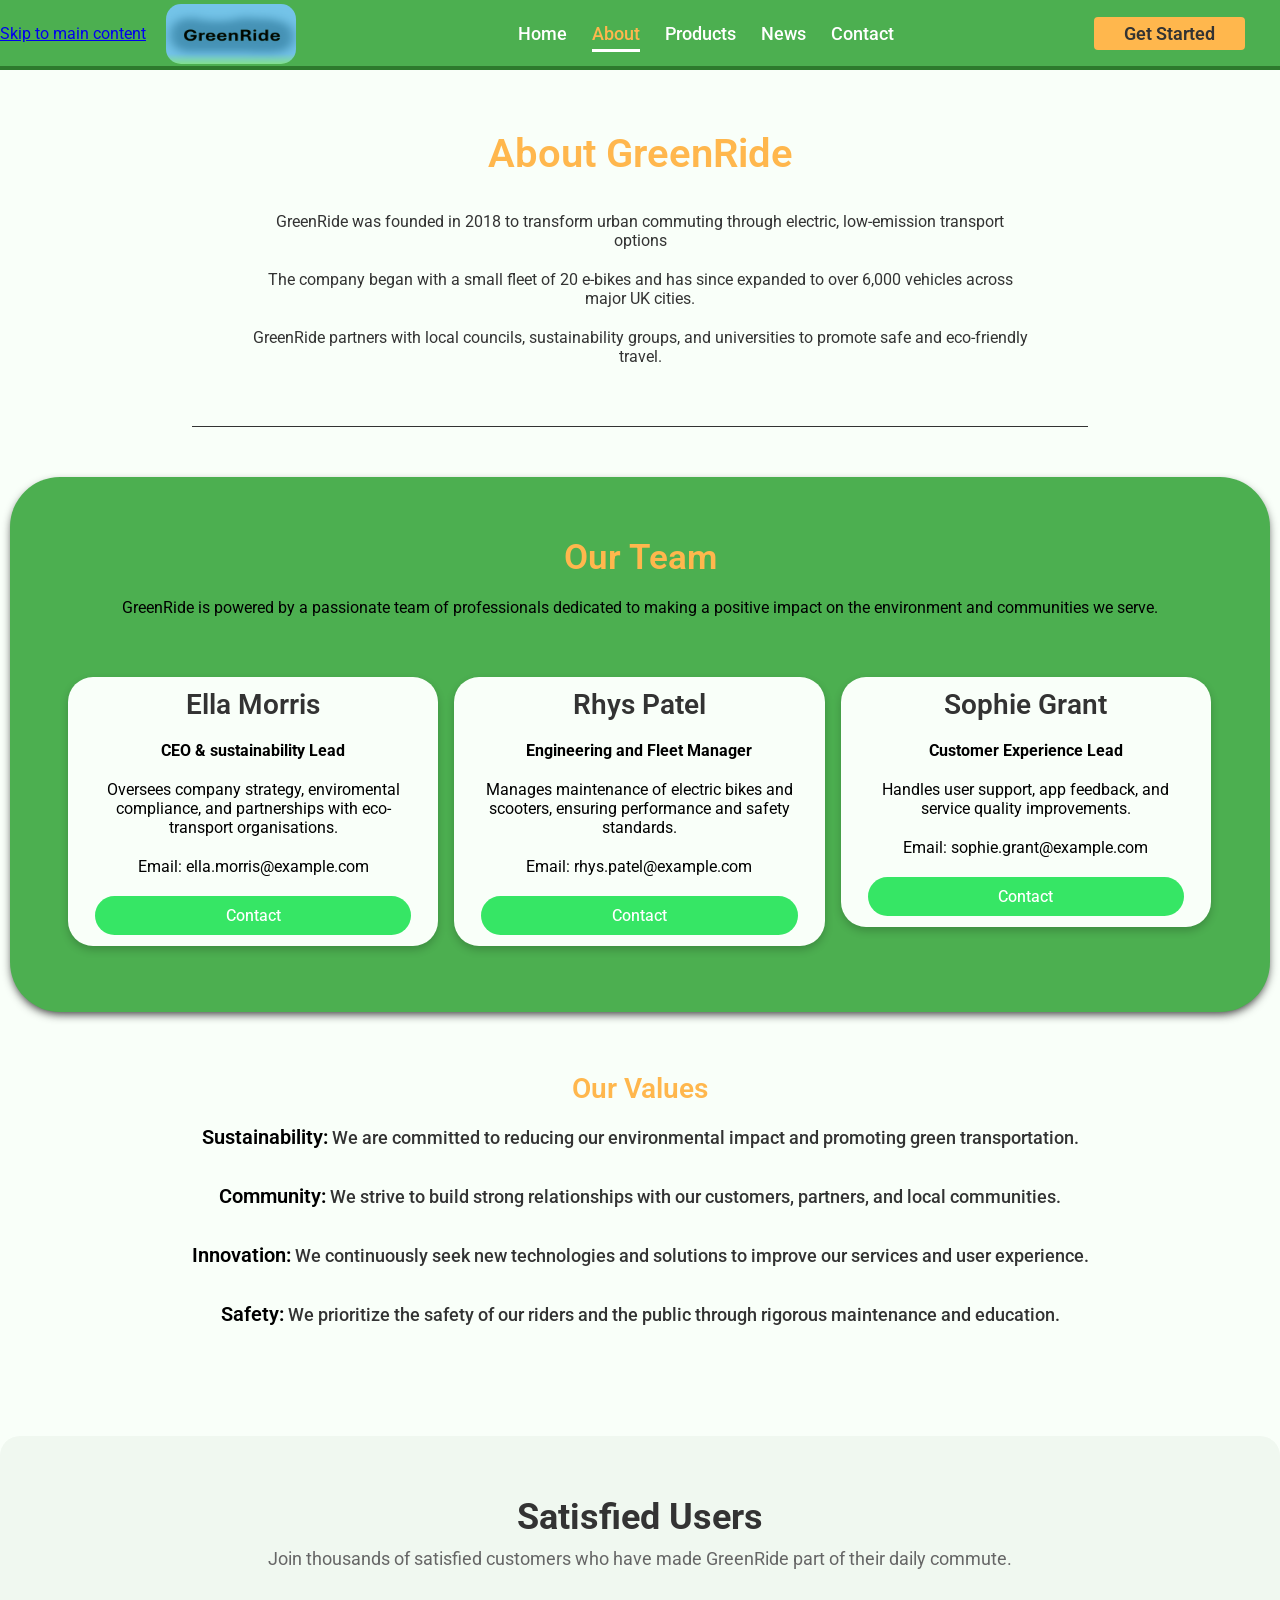
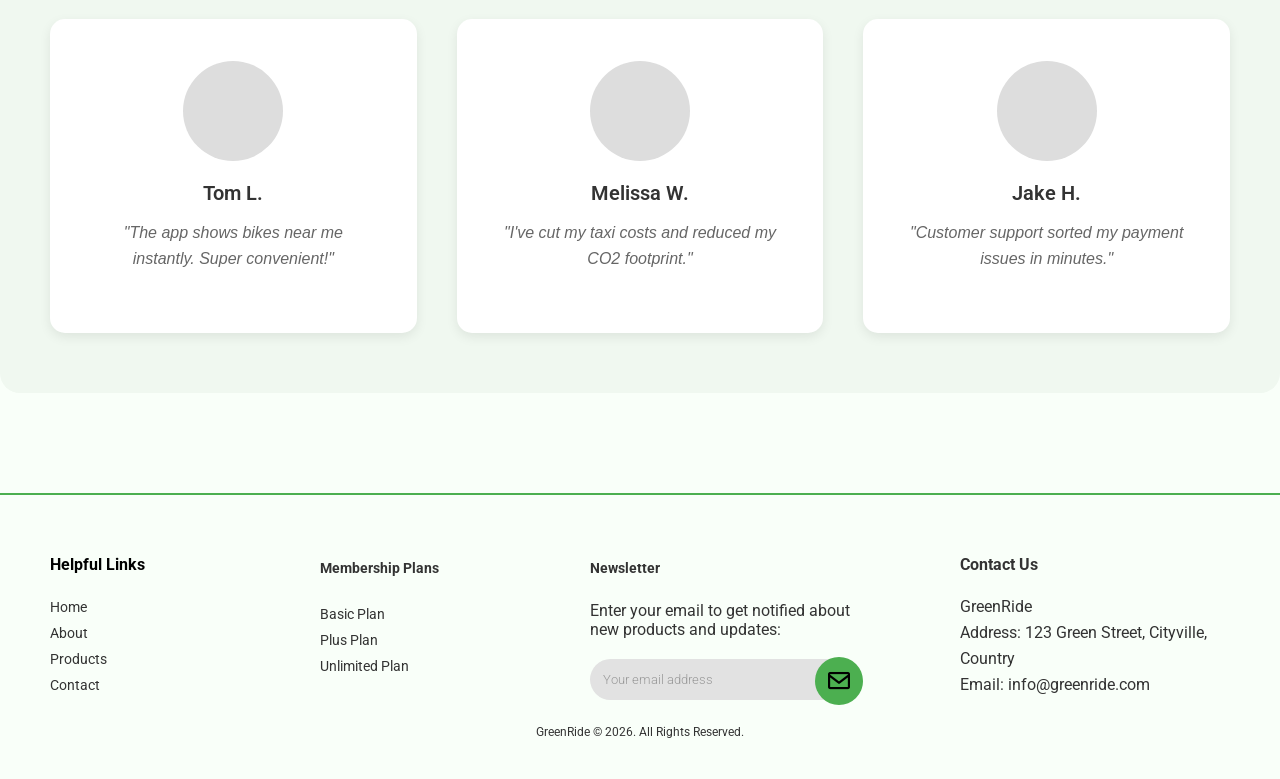
==== commit 0a98a480: "updated" ====
--- a/about.html
+++ b/about.html
@@ -3,34 +3,38 @@
 <head>
     <meta charset="UTF-8">
     <meta name="viewport" content="width=device-width, initial-scale=1.0">
-    <meta name="description" content="Welcome to GreenRide - We make city travel cleaner, greener, and smarter, one ride at a time.">
-    <meta name="keywords" content="">
-    <title id="welcome_header">GreenRide</title>
+    <meta name="description" content="About GreenRide - Learn about our mission to transform urban commuting with sustainable electric transportation solutions. Founded in 2018, we've expanded to 6,000+ vehicles across UK cities.">
+    <meta name="keywords" content="about GreenRide, company mission, sustainability, eco-friendly transport, urban mobility, electric vehicles, company history, team, corporate partnerships, environmental impact">
+    <meta name="author" content="GreenRide">
+    <meta name="viewport" content="width=device-width, initial-scale=1.0">
+    <title>About GreenRide | Our Mission, Team & Sustainability Initiatives</title>
     <link rel="icon" type="image/x-icon" href="images/logo.png">
     <link rel="stylesheet" href="stylesheet.css">
     <link rel="stylesheet" href="navbar.css">
     <link rel="stylesheet" href="general.css">
     <link rel="stylesheet" href="main.css">
     <link href='https://unpkg.com/boxicons@2.1.4/css/boxicons.min.css' rel='stylesheet'>
+
 </head>
 <body>
-  <nav>
+  <nav aria-label="Main Navigation">
   <div class="navbar">
+  <a href="#main-content" class="skip-link">Skip to main content</a>
         <div class="left-section">
-          <a href="index.html">
-          <img id="nav-logo" src="images/logo.png" alt="logo"></a>
+          <a href="index.html" aria-label="GreenRide Home">
+          <img id="nav-logo" src="images/logo.png" alt="GreenRide Logo"></a>
         </div>
         <div class="middle-section">
-          <ul>
+          <ul role="menubar">
             <li><a href="index.html">Home</a></li>
-            <li><a href="about.html" class="current">About</a></li>
+            <li><a href="about.html" class="current" aria-current="page">About</a></li>
 
             <li>
-              <a href="products.html">Products</a>
-              <ul>
-                <li><a href="products.html?plan=basic-plan" class="plan-nav-link">Basic</a></li>
-                <li><a href="products.html?plan=plus-plan" class="plan-nav-link">Plus</a></li>
-                <li><a href="products.html?plan=unlimited-plan" class="plan-nav-link">Unlimited</a></li>
+              <a href="products.html" aria-haspopup="true">Products</a>
+              <ul role="menu" aria-label="Products Submenu">
+                <li><a href="products.html?plan=basic-plan" class="plan-nav-link">Basic Plan</a></li>
+                <li><a href="products.html?plan=plus-plan" class="plan-nav-link">Plus Plan</a></li>
+                <li><a href="products.html?plan=unlimited-plan" class="plan-nav-link">Unlimited Plan</a></li>
               </ul>
             </li>
 
@@ -40,13 +44,14 @@
           </ul>
         </div>
         <div class="right-section">
-          <a href="products.html">
+          <a href="products.html" aria-label="Get Started with GreenRide">
             <button class="get-started-btn">Get Started</button>
           </a>
         </div>
             </div>
   </nav>
 
+  <main id="main-content">
   <section>
     <article>
       <div class="about-company">
@@ -109,6 +114,30 @@
       <p><span class="values-span">Safety:</span> We prioritize the safety of our riders and the public through rigorous maintenance and education.</p>
     </div>
 
+    <div class="satisfied-users">
+      <h2>Satisfied Users</h2>
+      <p class="satisfied-users-subtitle">Join thousands of satisfied customers who have made GreenRide part of their daily commute.</p>
+      <div class="users-grid">
+        <div class="user-card">
+          <div class="user-image-placeholder"></div>
+          <h3 class="user-name">Tom L.</h3>
+          <p class="user-review">"The app shows bikes near me instantly. Super convenient!"</p>
+        </div>
+
+        <div class="user-card">
+          <div class="user-image-placeholder"></div>
+          <h3 class="user-name">Melissa W.</h3>
+          <p class="user-review">"I've cut my taxi costs and reduced my CO2 footprint."</p>
+        </div>
+
+        <div class="user-card">
+          <div class="user-image-placeholder"></div>
+          <h3 class="user-name">Jake H.</h3>
+          <p class="user-review">"Customer support sorted my payment issues in minutes."</p>
+        </div>
+      </div>
+    </div>
+
     <div class="get in touc"></div>
     </article>
   </section>
@@ -117,26 +146,26 @@
     <div class="links-collection">
       <div class="about">
         <h4>Helpful Links</h4>
-        <a href="#">Home</a>
-        <a href="#">About</a>
-        <a href="#">Products</a>
-        <a href="#">Contact</a>
+        <a href="index.html">Home</a>
+        <a href="about.html">About</a>
+        <a href="products.html">Products</a>
+        <a href="contact.html">Contact</a>
       </div>
 
       <div class="plans">
-        <a href="#"><h4>Membership Plans</h4></a>
-        <a href="#">Basic Plan</a>
-        <a href="#">Plus Plan</a>
-        <a href="#">Unlimited Plan</a>
+        <a href="products.html"><h4>Membership Plans</h4></a>
+        <a href="products.html?plan=basic-plan">Basic Plan</a>
+        <a href="products.html?plan=plus-plan">Plus Plan</a>
+        <a href="products.html?plan=unlimited-plan">Unlimited Plan</a>
       </div>
 
       <div class="news">
-        <a href="news"><h4>Newsletter</h4></a>
+        <a href="news.html"><h4>Newsletter</h4></a>
         <p>Enter your email to get notified about new products and updates:</p>
 
-        <form>
+        <form class="newsletter-form">
           <input type="email" placeholder="Your email address">
-          <button class=""><i class='bx  bx-envelope'></i> </button>
+          <button type="submit"><i class='bx  bx-envelope'></i> </button>
         </form>
       </div>
 
@@ -153,6 +182,7 @@
   </footer>
 
   <noscript><p>JavaScript is required to use this website.</p></noscript>
+  <script src="https://code.jquery.com/jquery-3.6.0.min.js"></script>
   <script src="script.js"></script>
 </body>
 </html>
--- a/main.css
+++ b/main.css
@@ -9,6 +9,7 @@
 
 body {
     background-color: #F9FFF9;
+    margin: 0 auto;
 }
 
 .navbar {
@@ -21,6 +22,7 @@
     justify-content: space-between;
     z-index: 1000;
     background-color: #4CAF50;
+    border-bottom: 4px solid #2d7a2d;
 }
 
 .left-section {
@@ -178,24 +180,33 @@
 }
 
 .greenride-title {
-    font-size: 45px;
-    font-weight: 600px;
-    align-items: center;
-    justify-content: center;
-    color: rgb(0, 0, 0)
-}
-
-.first-description{
-    margin-top: 15px;
-    font-size: 25px;
+    font-size: 55px;
+    font-weight: 700;
+    color: #ffffff;
+    text-shadow: 2px 2px 4px rgba(0, 0, 0, 0.3);
+    letter-spacing: 1px;
+    margin-bottom: 10px;
+}
+
+.first-description {
+    margin-top: 20px;
+    font-size: 26px;
     font-weight: 500;
-    color:#333333;
+    color: #ffffff;
+    line-height: 1.4;
+    text-shadow: 1px 1px 3px rgba(0, 0, 0, 0.2);
 }
 
 .second-description {
-    margin-top: 20px;
+    margin-top: 25px;
     font-size: 18px;
     font-weight: 400;
+    color: #ffffff;
+    line-height: 1.6;
+    text-shadow: 1px 1px 3px rgba(0, 0, 0, 0.2);
+    max-width: 600px;
+    margin-left: auto;
+    margin-right: auto;
 }
 
 .features {
@@ -659,6 +670,82 @@
     font-size: 20px;
 }
 
+/* Satisfied Users Section */
+
+.satisfied-users {
+    margin-top: 80px;
+    margin-bottom: 100px;
+    padding: 60px 50px;
+    background-color: #F0F8F0;
+    border-radius: 20px;
+}
+
+.satisfied-users h2 {
+    color: #333333;
+    font-size: 36px;
+    font-weight: 700;
+    text-align: center;
+    margin-bottom: 10px;
+}
+
+.satisfied-users-subtitle {
+    color: #666666;
+    font-size: 18px;
+    text-align: center;
+    margin-bottom: 50px;
+    font-weight: 400;
+}
+
+.users-grid {
+    display: grid;
+    grid-template-columns: repeat(3, 1fr);
+    gap: 40px;
+}
+
+.user-card {
+    background-color: #ffffff;
+    border-radius: 15px;
+    padding: 40px;
+    box-shadow: 0 4px 12px rgba(0, 0, 0, 0.08);
+    transition: all 0.3s ease;
+    text-align: center;
+    border: 2px solid transparent;
+}
+
+.user-card:hover {
+    border-color: #4CAF50;
+    box-shadow: 0 8px 20px rgba(76, 175, 80, 0.15);
+    transform: translateY(-5px);
+}
+
+.user-image-placeholder {
+    width: 100px;
+    height: 100px;
+    border-radius: 50%;
+    background-color: #ddd;
+    margin: 0 auto 20px;
+    display: flex;
+    align-items: center;
+    justify-content: center;
+    color: #999;
+    font-size: 14px;
+}
+
+.user-name {
+    color: #333333;
+    font-size: 20px;
+    font-weight: 600;
+    margin-bottom: 15px;
+}
+
+.user-review {
+    color: #666666;
+    font-size: 16px;
+    line-height: 1.6;
+    margin-bottom: 20px;
+    font-style: italic;
+}
+
 /* products */
 
 .header {
@@ -666,6 +753,7 @@
     color: #333333;
     margin-bottom: 20px;
     font-size: 36px;
+    padding-top: 30px;
 }
 
 .sub-header{
@@ -1057,10 +1145,11 @@
 }
 
 .contact-header p {
-    font-size: 20px;
+    font-size: 18px;
     color: #f0f0f0;
     max-width: 600px;
     margin: 0 auto;
+    font-weight: 500;
 }
 
 .contact-container {
@@ -1121,6 +1210,28 @@
     box-shadow: 0 0 8px rgba(76, 175, 80, 0.2);
 }
 
+.form-group select {
+    padding: 15px;
+    border: 2px solid #ddd;
+    border-radius: 8px;
+    font-size: 15px;
+    color: #333333;
+    background-color: #ffffff;
+    transition: border-color 0.3s ease;
+    flex: 1;
+    cursor: pointer;
+}
+
+.form-group select:focus {
+    outline: none;
+    border-color: #4CAF50;
+    box-shadow: 0 0 8px rgba(76, 175, 80, 0.2);
+}
+
+.form-group #plan-options {
+    background-color: #ffffff;
+    color: #333333;
+}
 .submit-btn {
     background-color: #4CAF50;
     color: #ffffff;
@@ -1137,6 +1248,24 @@
     background-color: #45a049;
     transform: translateY(-3px);
     box-shadow: 0 8px 20px rgba(76, 175, 80, 0.3);
+}
+
+.clear-btn {
+    background-color: #ccc;
+    color: #333;
+    border: none;
+    padding: 15px 30px;
+    font-size: 16px;
+    font-weight: 700;
+    border-radius: 8px;
+    cursor: pointer;
+    transition: all 0.3s ease;
+}
+
+.clear-btn:hover {
+    background-color: #bbb;
+    transform: translateY(-3px);
+    box-shadow: 0 8px 20px rgba(128, 128, 128, 0.3);
 }
 
 .contact-info-section {
@@ -1672,10 +1801,26 @@
     width: 100%;
   }
 
+  .users-grid {
+    grid-template-columns: repeat(2, 1fr);
+    gap: 30px;
+  }
+
+  .satisfied-users {
+    padding: 40px 30px;
+  }
+
   .column {
     width: 100%;
     display: block;
     font-size: 85%;
+  }
+}
+
+/* Mobile Navigation - 700px and below */
+@media screen and (max-width: 700px) {
+  .navbar {
+    flex-wrap: wrap;
   }
 }
 
@@ -1844,5 +1989,41 @@
     width: 100%;
     padding: 12px 24px;
   }
-}
-
+
+  .users-grid {
+    grid-template-columns: 1fr;
+    gap: 20px;
+  }
+
+  .satisfied-users {
+    padding: 30px 20px;
+    margin-top: 50px;
+    margin-bottom: 50px;
+  }
+
+  .satisfied-users h2 {
+    font-size: 28px;
+  }
+
+  .satisfied-users-subtitle {
+    font-size: 16px;
+  }
+
+  .user-card {
+    padding: 25px;
+  }
+
+  .user-image-placeholder {
+    width: 80px;
+    height: 80px;
+  }
+
+  .user-name {
+    font-size: 18px;
+  }
+
+  .user-review {
+    font-size: 14px;
+  }
+}
+
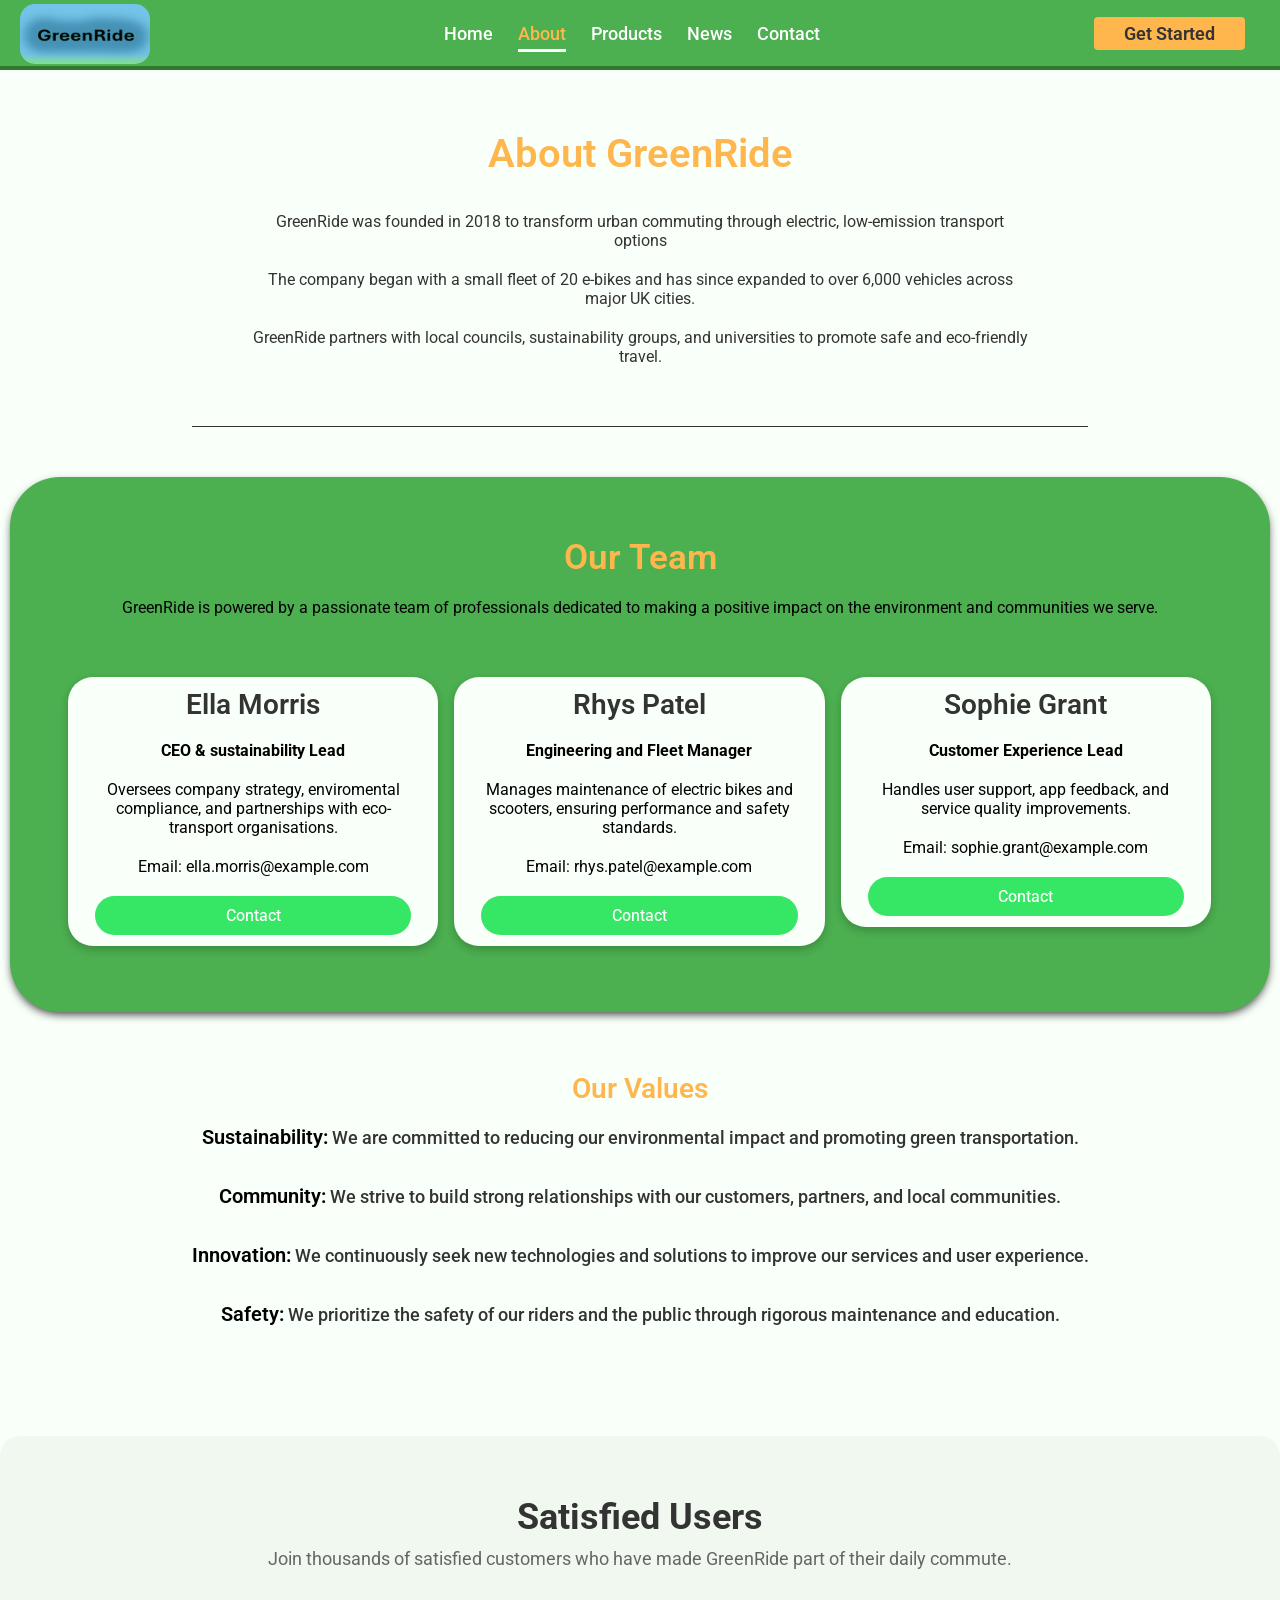
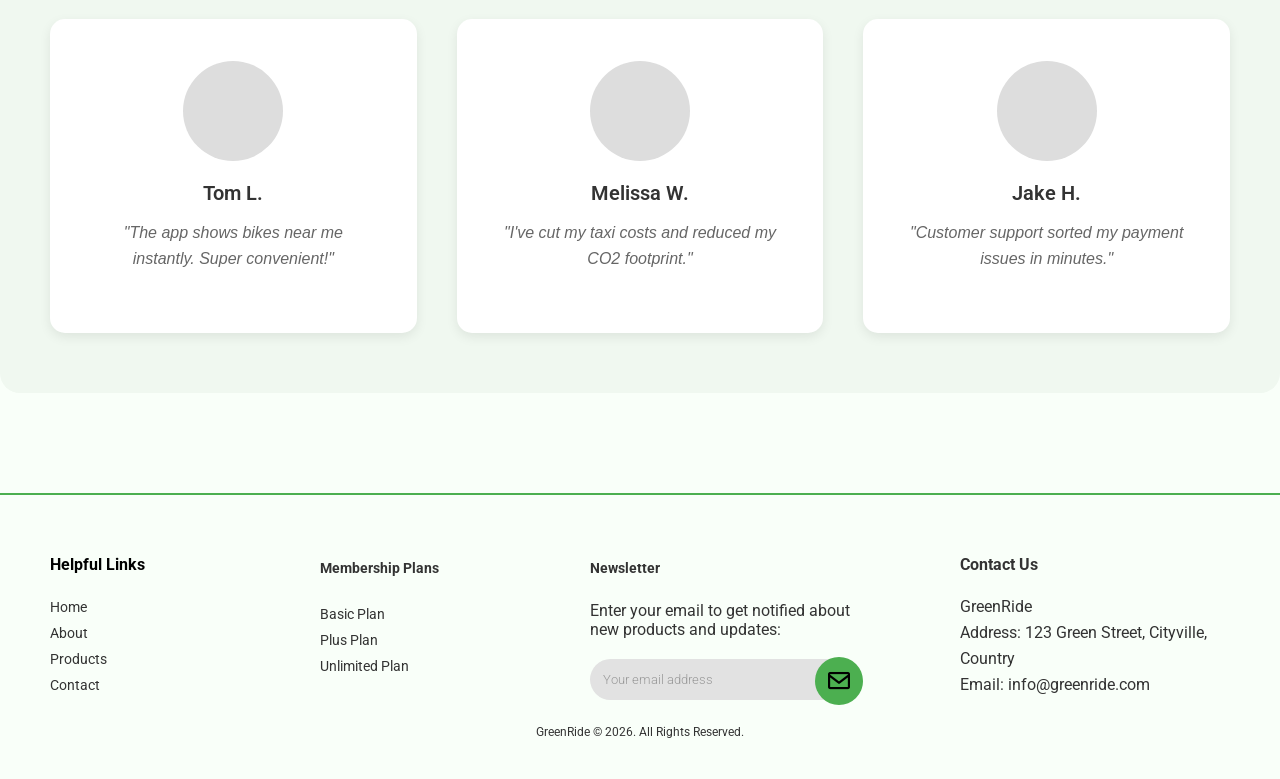
==== commit 98819cf6: "final" ====
--- a/about.html
+++ b/about.html
@@ -17,24 +17,23 @@
 
 </head>
 <body>
-  <nav aria-label="Main Navigation">
+  <nav>
   <div class="navbar">
-  <a href="#main-content" class="skip-link">Skip to main content</a>
         <div class="left-section">
-          <a href="index.html" aria-label="GreenRide Home">
-          <img id="nav-logo" src="images/logo.png" alt="GreenRide Logo"></a>
+          <a href="index.html">
+          <img id="nav-logo" src="images/logo.png" alt="logo"></a>
         </div>
         <div class="middle-section">
-          <ul role="menubar">
+          <ul>
             <li><a href="index.html">Home</a></li>
-            <li><a href="about.html" class="current" aria-current="page">About</a></li>
+            <li><a href="about.html" class="current">About</a></li>
 
             <li>
-              <a href="products.html" aria-haspopup="true">Products</a>
-              <ul role="menu" aria-label="Products Submenu">
-                <li><a href="products.html?plan=basic-plan" class="plan-nav-link">Basic Plan</a></li>
-                <li><a href="products.html?plan=plus-plan" class="plan-nav-link">Plus Plan</a></li>
-                <li><a href="products.html?plan=unlimited-plan" class="plan-nav-link">Unlimited Plan</a></li>
+              <a href="products.html">Products</a>
+              <ul>
+                <li><a href="products.html?plan=basic-plan" class="plan-nav-link">Basic</a></li>
+                <li><a href="products.html?plan=plus-plan" class="plan-nav-link">Plus</a></li>
+                <li><a href="products.html?plan=unlimited-plan" class="plan-nav-link">Unlimited</a></li>
               </ul>
             </li>
 
@@ -44,14 +43,13 @@
           </ul>
         </div>
         <div class="right-section">
-          <a href="products.html" aria-label="Get Started with GreenRide">
+          <a href="products.html">
             <button class="get-started-btn">Get Started</button>
           </a>
         </div>
             </div>
   </nav>
-
-  <main id="main-content">
+  <main>
   <section>
     <article>
       <div class="about-company">
--- a/main.css
+++ b/main.css
@@ -1380,7 +1380,89 @@
     margin: 0 auto 60px;
     line-height: 1.8;
 }
-
+/* Registration and Form Styling */
+.register-section {
+    max-width: 600px;
+    margin: 40px auto;
+    padding: 40px;
+    background-color: #fff;
+    border-radius: 15px;
+    box-shadow: 0 4px 15px rgba(0, 0, 0, 0.1);
+}
+
+.register-section-header {
+    color: #4CAF50;
+    font-size: 28px;
+    margin-bottom: 30px;
+    text-align: center;
+}
+
+.reg-form-group {
+    margin-bottom: 20px;
+    display: flex;
+    flex-direction: column;
+}
+
+.reg-form-group label {
+    font-weight: bold;
+    margin-bottom: 8px;
+    color: #333;
+}
+
+.reg-form-group input[type="text"],
+.reg-form-group select,
+.reg-form-group textarea {
+    padding: 12px;
+    border: 1px solid #ddd;
+    border-radius: 8px;
+    font-size: 16px;
+    width: 100%;
+}
+
+.required {
+    color: #FFB74D; 
+    font-weight: bold;
+}
+
+.messages {
+    background-color: #ffebee;
+    color: #d32f2f;
+    border: 1px solid #ffcdd2;
+    padding: 15px;
+    margin-bottom: 25px;
+    border-radius: 8px;
+    list-style: disc;
+    list-style-position: inside;
+}
+
+.reg-submit-btn {
+    background-color: #FFB74D;
+    color: white;
+    border: none;
+    padding: 12px 30px;
+    border-radius: 25px;
+    font-weight: bold;
+    cursor: pointer;
+    transition: background 0.3s;
+}
+
+.reg-submit-btn:hover {
+    background-color: #ffa726;
+}
+
+.reg-reset-btn {
+    background-color: transparent;
+    color: #666;
+    border: 2px solid #ccc;
+    padding: 12px 30px;
+    border-radius: 25px;
+    cursor: pointer;
+    margin-left: 10px;
+}
+
+.reg-reset-btn:hover {
+    background-color: #f5f5f5;
+}
 /* News page */
 
 .news-header {
@@ -1817,7 +1899,7 @@
   }
 }
 
-/* Mobile Navigation - 700px and below */
+/* Mobile Navigation: 700px and below */
 @media screen and (max-width: 700px) {
   .navbar {
     flex-wrap: wrap;
